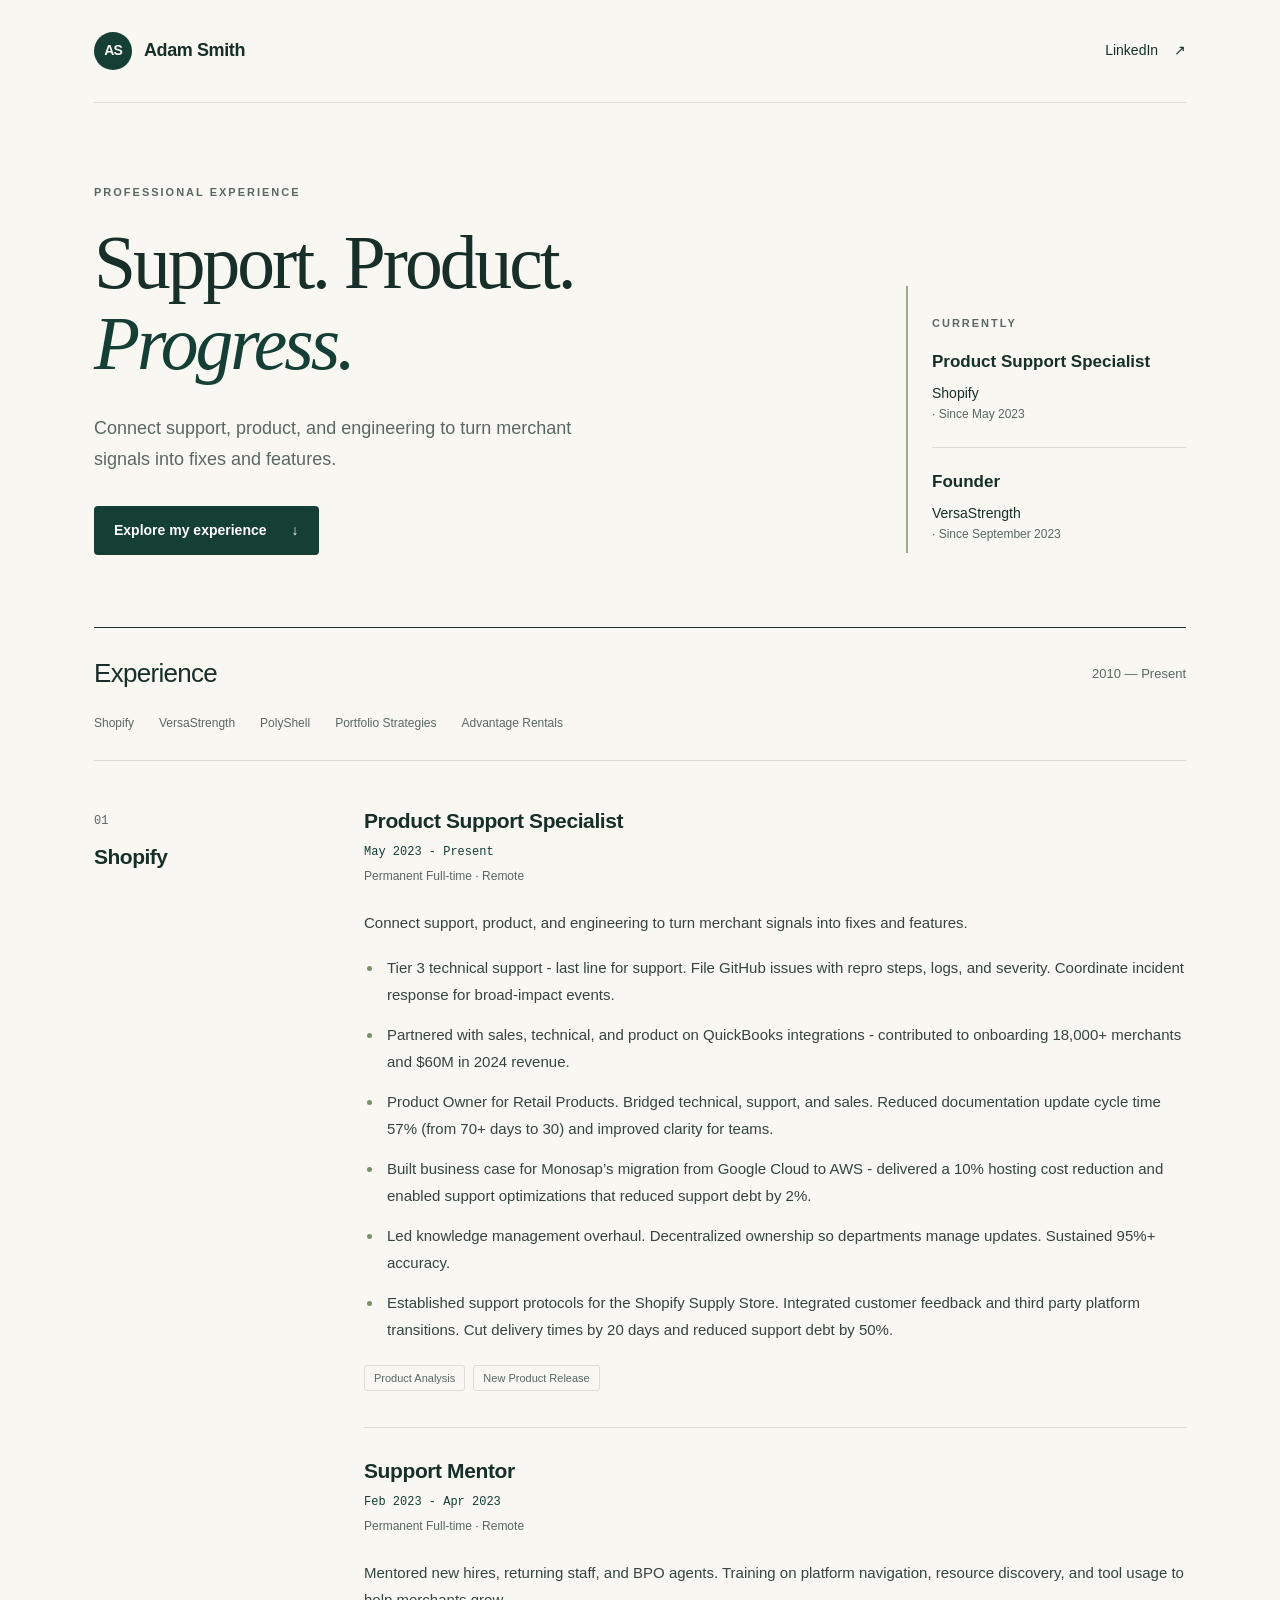
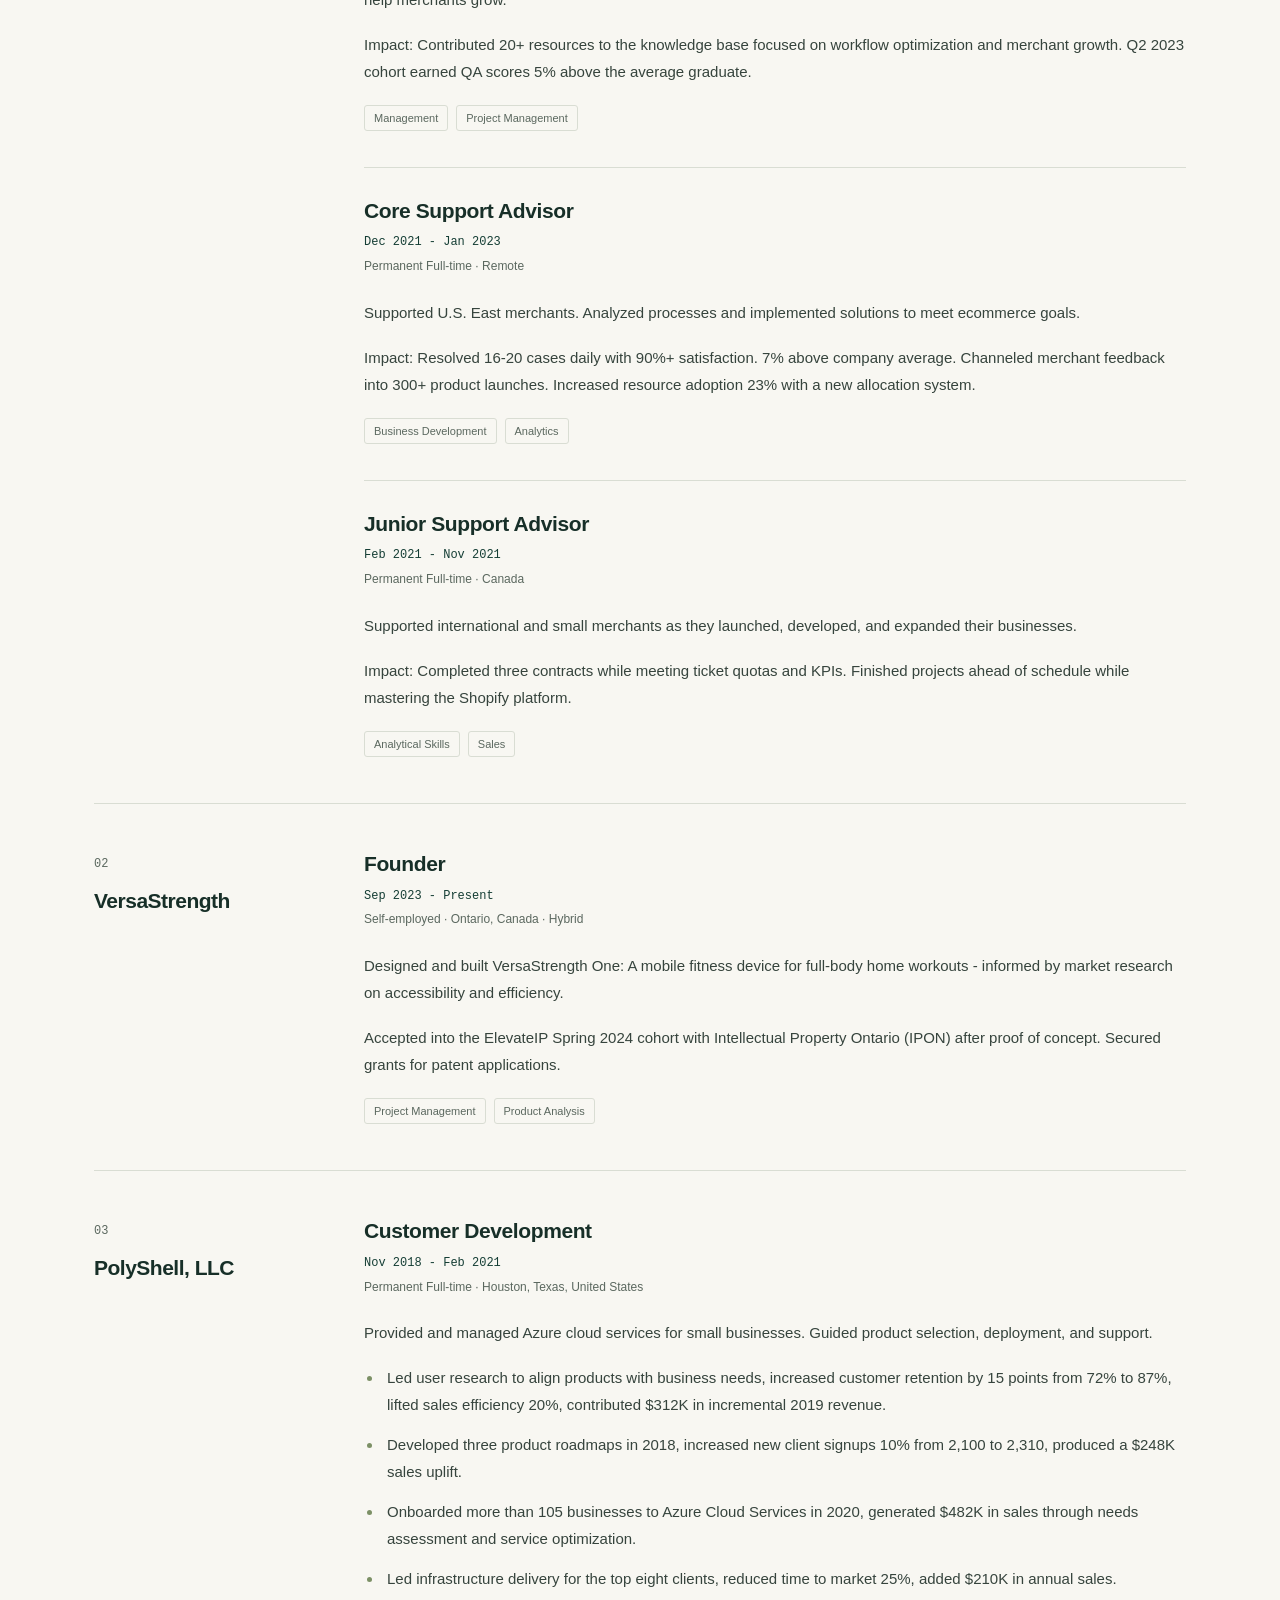
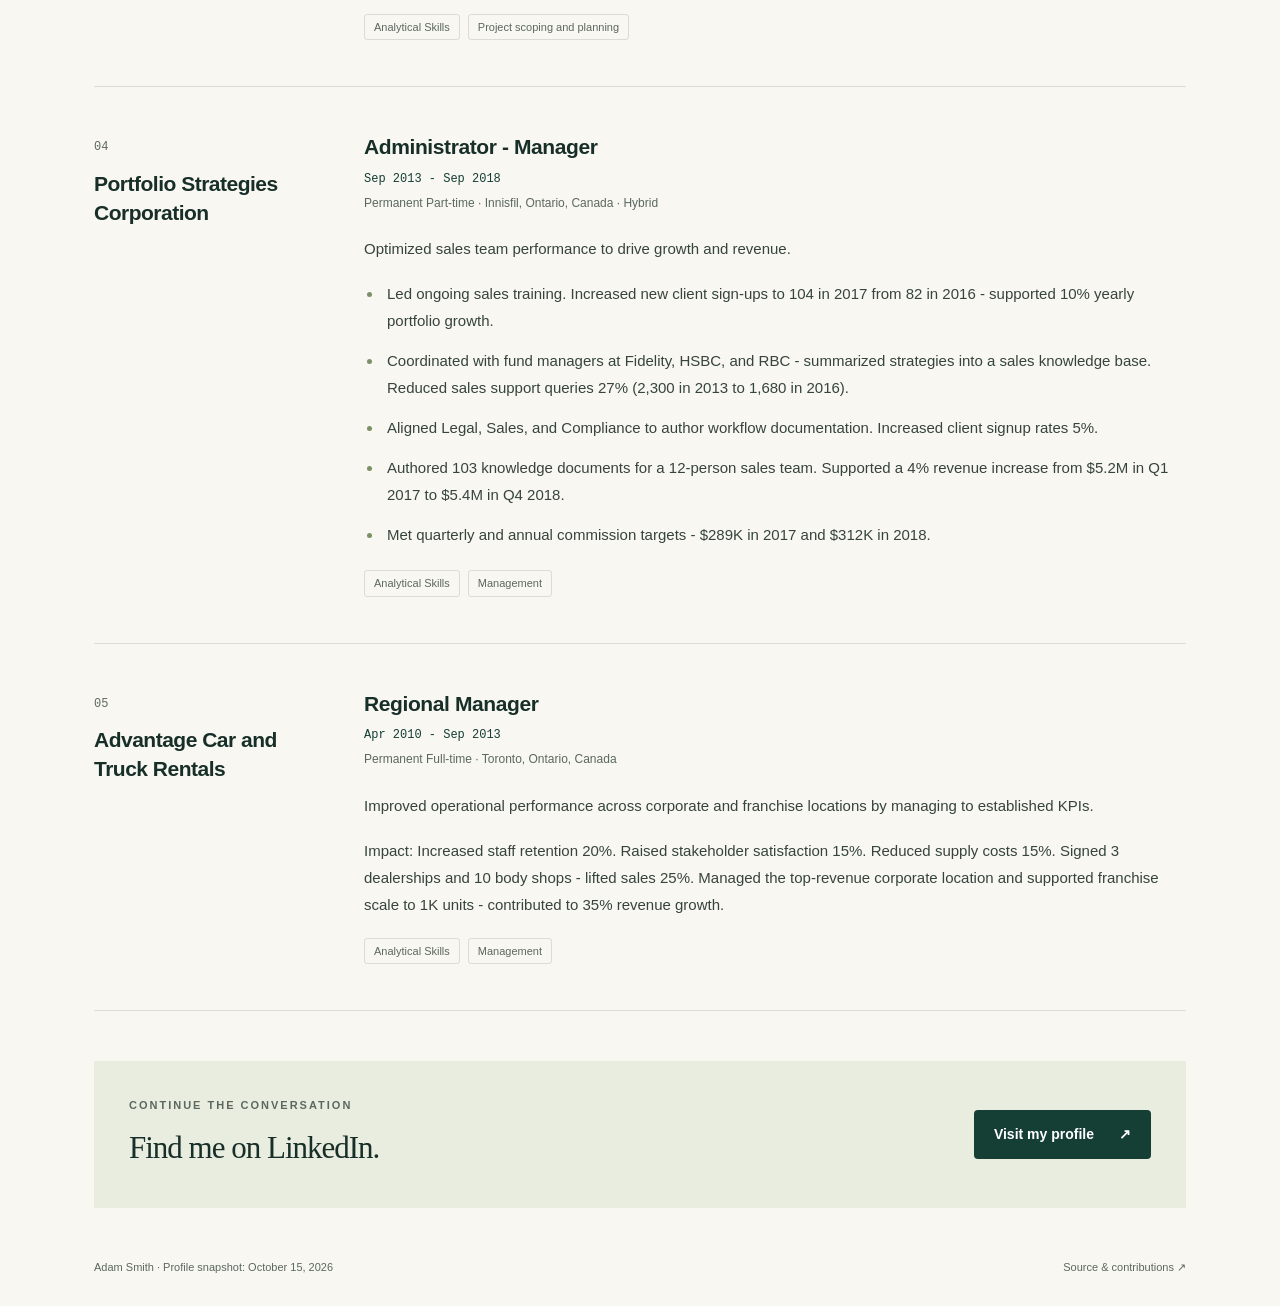
==== index.html @ 8b943a13 "Publish current LinkedIn experience and collaborative profile website" ====
<!doctype html>
<html lang="en">
<head>
  <meta charset="utf-8">
  <meta name="viewport" content="width=device-width, initial-scale=1">
  <title>Adam Smith | Professional experience</title>
  <meta name="description" content="Adam Smith’s professional experience across Shopify, VersaStrength, customer development, and operations.">
  <meta name="theme-color" content="#153e35">
  <link rel="stylesheet" href="./styles.css">
  <link rel="icon" href="./favicon.svg" type="image/svg+xml">
</head>
<body id="top">
  <a class="skip-link" href="#experience">Skip to experience</a>
  <div class="page">
    <header class="site-header">
      <a class="brand" href="#top"><span class="monogram" aria-hidden="true">AS</span>Adam Smith</a>
      <a class="header-link" href="https://www.linkedin.com/in/adam-smith-5bb8661ab/">LinkedIn <span aria-hidden="true">↗</span></a>
    </header>
    <main>
      <section class="hero" aria-labelledby="intro-heading">
        <div>
          <p class="eyebrow">Professional experience</p>
          <h1 id="intro-heading">Support. Product.<br><em>Progress.</em></h1>
          <p class="intro">Connect support, product, and engineering to turn merchant signals into fixes and features.</p>
          <a class="button" href="#experience">Explore my experience <span aria-hidden="true">↓</span></a>
        </div>
        <aside class="now" aria-label="Current roles">
          <p class="eyebrow">Currently</p>
          <p class="now-title">Product Support Specialist</p><p>Shopify <span>· Since May 2023</span></p>
          <hr>
          <p class="now-title">Founder</p><p>VersaStrength <span>· Since September 2023</span></p>
        </aside>
      </section>
      <div class="experience-top" id="experience"><h2>Experience</h2><p>2010 — Present</p></div>
      <nav class="company-nav" aria-label="Jump to company"><a href="#shopify">Shopify</a><a href="#versastrength">VersaStrength</a><a href="#polyshell">PolyShell</a><a href="#portfolio-strategies">Portfolio Strategies</a><a href="#advantage">Advantage Rentals</a></nav>
      <section class="company" id="shopify" aria-labelledby="shopify-heading">
      <div class="company-label"><span class="company-number">01</span><h2 id="shopify-heading">Shopify</h2></div>
      <div class="company-roles"><article class="role">
          <div class="role-heading"><h3>Product Support Specialist</h3><p class="dates">May 2023 - Present</p></div>
          <p class="meta">Permanent Full-time · Remote</p>
          <div class="role-body"><p>Connect support, product, and engineering to turn merchant signals into fixes and features.</p><ul><li>Tier 3 technical support - last line for support. File GitHub issues with repro steps, logs, and severity. Coordinate incident response for broad-impact events.</li><li>Partnered with sales, technical, and product on QuickBooks integrations - contributed to onboarding 18,000+ merchants and $60M in 2024 revenue.</li><li>Product Owner for Retail Products. Bridged technical, support, and sales. Reduced documentation update cycle time 57% (from 70+ days to 30) and improved clarity for teams.</li><li>Built business case for Monosap’s migration from Google Cloud to AWS - delivered a 10% hosting cost reduction and enabled support optimizations that reduced support debt by 2%.</li><li>Led knowledge management overhaul. Decentralized ownership so departments manage updates. Sustained 95%+ accuracy.</li><li>Established support protocols for the Shopify Supply Store. Integrated customer feedback and third party platform transitions. Cut delivery times by 20 days and reduced support debt by 50%.</li></ul></div>
          <div class="skills" aria-label="Listed skills"><span>Product Analysis</span><span>New Product Release</span></div>
        </article><article class="role">
          <div class="role-heading"><h3>Support Mentor</h3><p class="dates">Feb 2023 - Apr 2023</p></div>
          <p class="meta">Permanent Full-time · Remote</p>
          <div class="role-body"><p>Mentored new hires, returning staff, and BPO agents. Training on platform navigation, resource discovery, and tool usage to help merchants grow.</p><p>Impact: Contributed 20+ resources to the knowledge base focused on workflow optimization and merchant growth. Q2 2023 cohort earned QA scores 5% above the average graduate.</p></div>
          <div class="skills" aria-label="Listed skills"><span>Management</span><span>Project Management</span></div>
        </article><article class="role">
          <div class="role-heading"><h3>Core Support Advisor</h3><p class="dates">Dec 2021 - Jan 2023</p></div>
          <p class="meta">Permanent Full-time · Remote</p>
          <div class="role-body"><p>Supported U.S. East merchants. Analyzed processes and implemented solutions to meet ecommerce goals.</p><p>Impact: Resolved 16-20 cases daily with 90%+ satisfaction. 7% above company average. Channeled merchant feedback into 300+ product launches. Increased resource adoption 23% with a new allocation system.</p></div>
          <div class="skills" aria-label="Listed skills"><span>Business Development</span><span>Analytics</span></div>
        </article><article class="role">
          <div class="role-heading"><h3>Junior Support Advisor</h3><p class="dates">Feb 2021 - Nov 2021</p></div>
          <p class="meta">Permanent Full-time · Canada</p>
          <div class="role-body"><p>Supported international and small merchants as they launched, developed, and expanded their businesses.</p><p>Impact: Completed three contracts while meeting ticket quotas and KPIs. Finished projects ahead of schedule while mastering the Shopify platform.</p></div>
          <div class="skills" aria-label="Listed skills"><span>Analytical Skills</span><span>Sales</span></div>
        </article></div>
    </section><section class="company" id="versastrength" aria-labelledby="versastrength-heading">
      <div class="company-label"><span class="company-number">02</span><h2 id="versastrength-heading">VersaStrength</h2></div>
      <div class="company-roles"><article class="role">
          <div class="role-heading"><h3>Founder</h3><p class="dates">Sep 2023 - Present</p></div>
          <p class="meta">Self-employed · Ontario, Canada · Hybrid</p>
          <div class="role-body"><p>Designed and built VersaStrength One: A mobile fitness device for full-body home workouts - informed by market research on accessibility and efficiency.</p><p>Accepted into the ElevateIP Spring 2024 cohort with Intellectual Property Ontario (IPON) after proof of concept. Secured grants for patent applications.</p></div>
          <div class="skills" aria-label="Listed skills"><span>Project Management</span><span>Product Analysis</span></div>
        </article></div>
    </section><section class="company" id="polyshell" aria-labelledby="polyshell-heading">
      <div class="company-label"><span class="company-number">03</span><h2 id="polyshell-heading">PolyShell, LLC</h2></div>
      <div class="company-roles"><article class="role">
          <div class="role-heading"><h3>Customer Development</h3><p class="dates">Nov 2018 - Feb 2021</p></div>
          <p class="meta">Permanent Full-time · Houston, Texas, United States</p>
          <div class="role-body"><p>Provided and managed Azure cloud services for small businesses. Guided product selection, deployment, and support.</p><ul><li>Led user research to align products with business needs, increased customer retention by 15 points from 72% to 87%, lifted sales efficiency 20%, contributed $312K in incremental 2019 revenue.</li><li>Developed three product roadmaps in 2018, increased new client signups 10% from 2,100 to 2,310, produced a $248K sales uplift.</li><li>Onboarded more than 105 businesses to Azure Cloud Services in 2020, generated $482K in sales through needs assessment and service optimization.</li><li>Led infrastructure delivery for the top eight clients, reduced time to market 25%, added $210K in annual sales.</li></ul></div>
          <div class="skills" aria-label="Listed skills"><span>Analytical Skills</span><span>Project scoping and planning</span></div>
        </article></div>
    </section><section class="company" id="portfolio-strategies" aria-labelledby="portfolio-strategies-heading">
      <div class="company-label"><span class="company-number">04</span><h2 id="portfolio-strategies-heading">Portfolio Strategies Corporation</h2></div>
      <div class="company-roles"><article class="role">
          <div class="role-heading"><h3>Administrator - Manager</h3><p class="dates">Sep 2013 - Sep 2018</p></div>
          <p class="meta">Permanent Part-time · Innisfil, Ontario, Canada · Hybrid</p>
          <div class="role-body"><p>Optimized sales team performance to drive growth and revenue.</p><ul><li>Led ongoing sales training. Increased new client sign-ups to 104 in 2017 from 82 in 2016 - supported 10% yearly portfolio growth.</li><li>Coordinated with fund managers at Fidelity, HSBC, and RBC - summarized strategies into a sales knowledge base. Reduced sales support queries 27% (2,300 in 2013 to 1,680 in 2016).</li><li>Aligned Legal, Sales, and Compliance to author workflow documentation. Increased client signup rates 5%.</li><li>Authored 103 knowledge documents for a 12-person sales team. Supported a 4% revenue increase from $5.2M in Q1 2017 to $5.4M in Q4 2018.</li><li>Met quarterly and annual commission targets - $289K in 2017 and $312K in 2018.</li></ul></div>
          <div class="skills" aria-label="Listed skills"><span>Analytical Skills</span><span>Management</span></div>
        </article></div>
    </section><section class="company" id="advantage" aria-labelledby="advantage-heading">
      <div class="company-label"><span class="company-number">05</span><h2 id="advantage-heading">Advantage Car and Truck Rentals</h2></div>
      <div class="company-roles"><article class="role">
          <div class="role-heading"><h3>Regional Manager</h3><p class="dates">Apr 2010 - Sep 2013</p></div>
          <p class="meta">Permanent Full-time · Toronto, Ontario, Canada</p>
          <div class="role-body"><p>Improved operational performance across corporate and franchise locations by managing to established KPIs.</p><p>Impact: Increased staff retention 20%. Raised stakeholder satisfaction 15%. Reduced supply costs 15%. Signed 3 dealerships and 10 body shops - lifted sales 25%. Managed the top-revenue corporate location and supported franchise scale to 1K units - contributed to 35% revenue growth.</p></div>
          <div class="skills" aria-label="Listed skills"><span>Analytical Skills</span><span>Management</span></div>
        </article></div>
    </section>
      <section class="connect" aria-labelledby="connect-heading">
        <div><p class="eyebrow">Continue the conversation</p><h2 id="connect-heading">Find me on LinkedIn.</h2></div>
        <a class="button" href="https://www.linkedin.com/in/adam-smith-5bb8661ab/">Visit my profile <span aria-hidden="true">↗</span></a>
      </section>
    </main>
    <footer><p>Adam Smith <span>· Profile snapshot: October 15, 2026</span></p><a href="https://github.com/AdamQJSmith/linkedin-profile">Source &amp; contributions <span aria-hidden="true">↗</span></a></footer>
  </div>
</body>
</html>
---- styles.css ----
:root{color-scheme:light;--paper:#f8f7f2;--ink:#172f28;--muted:#5b685f;--green:#153e35;--line:#d9ddd3;--accent:#dce9a9}
*{box-sizing:border-box}
html{scroll-behavior:smooth;scroll-padding-top:28px}
body{margin:0;background:var(--paper);color:var(--ink);font-family:Arial,Helvetica,sans-serif;font-size:16px;line-height:1.65;-webkit-font-smoothing:antialiased}
a{color:inherit;text-underline-offset:5px}
a:focus-visible{outline:3px solid #9b581a;outline-offset:6px;border-radius:2px}
a:hover{text-decoration:underline}
.page{max-width:1220px;margin:auto;padding:0 64px}
.site-header{display:flex;align-items:center;justify-content:space-between;padding:32px 0;border-bottom:1px solid var(--line);gap:24px}
.brand{display:flex;align-items:center;gap:12px;font-weight:700;text-decoration:none;font-size:18px;letter-spacing:-.4px}
.monogram{display:grid;place-items:center;background:var(--green);color:var(--paper);width:38px;height:38px;font-size:14px;letter-spacing:-1px;border-radius:50%}
.header-link{text-decoration:none;font-size:14px}
.header-link span{margin-left:12px}
.hero{display:grid;grid-template-columns:minmax(0,1fr) 280px;align-items:end;gap:70px;padding:80px 0 72px}
.eyebrow{text-transform:uppercase;font-size:11px;letter-spacing:2px;font-weight:700;margin:0 0 22px;color:var(--muted)}
h1{font-family:Georgia,'Times New Roman',serif;font-weight:400;letter-spacing:-3px;font-size:clamp(48px,5.9vw,76px);line-height:1.07;margin:0 0 28px}
h1 em{color:var(--green);font-weight:400}
.intro{max-width:490px;font-size:18px;line-height:1.75;color:var(--muted);margin:0 0 30px}
.button{display:inline-flex;align-items:center;gap:25px;padding:13px 20px;background:var(--green);color:white;border-radius:4px;text-decoration:none;font-size:14px;font-weight:600}
.button:hover{background:#245748;text-decoration:none}
.now{padding:28px 0 0 24px;border-left:2px solid #9cab85;margin-bottom:2px;font-size:14px}
.now .eyebrow{margin-bottom:18px}
.now p{margin:0 0 8px}
.now .now-title{font-size:17px;font-weight:600;line-height:1.4}
.now span{color:var(--muted);display:block;font-size:12px}
.now hr{border:0;border-top:1px solid var(--line);margin:22px 0}
.experience-top{display:flex;align-items:center;justify-content:space-between;gap:16px;border-top:1px solid var(--ink);padding:24px 0 16px}
.experience-top h2{font-weight:500;font-size:26px;letter-spacing:-.7px;margin:0}
.experience-top p{font-size:13px;color:var(--muted);margin:0}
.company-nav{display:flex;flex-wrap:wrap;gap:8px 25px;padding-bottom:25px;border-bottom:1px solid var(--line)}
.company-nav a{text-decoration:none;font-size:12px;line-height:2;color:var(--muted)}
.company-nav a:hover{color:var(--green);text-decoration:underline}
.company{display:grid;grid-template-columns:230px minmax(0,1fr);gap:40px;padding:45px 0 10px;border-bottom:1px solid var(--line);scroll-margin-top:25px}
.company-label h2{font-size:21px;font-weight:600;letter-spacing:-.5px;line-height:1.4;margin:10px 0 24px;max-width:220px}
.company-number{font-family:monospace;font-size:12px;color:var(--muted)}
.role{padding-bottom:36px;margin-bottom:28px;border-bottom:1px solid var(--line)}
.role:last-child{border-bottom:0;margin-bottom:0}
.role-heading h3{font-size:21px;letter-spacing:-.4px;margin:0;line-height:1.4;font-weight:600}
.dates{font-family:monospace;font-size:12px;color:var(--green);margin:8px 0 0}
.meta{font-size:12px;color:var(--muted);margin:4px 0 22px}
.role-body{font-size:15px;line-height:1.8;color:#36443d}
.role-body p{margin:0 0 18px}
.role-body ul{padding-left:19px;margin:0 0 22px}
.role-body li{padding-left:4px;margin-bottom:13px}
.role-body li::marker{color:#7c9066}
.skills{display:flex;flex-wrap:wrap;gap:6px 8px;margin-top:20px}
.skills span{font-size:11px;border:1px solid var(--line);padding:3px 9px;border-radius:3px;color:var(--muted)}
.connect{display:flex;justify-content:space-between;align-items:center;gap:30px;background:#e9eddf;padding:35px;margin:50px 0}
.connect .eyebrow{margin-bottom:8px}
.connect h2{font-family:Georgia,'Times New Roman',serif;font-size:31px;font-weight:400;letter-spacing:-1px;margin:0}
footer{display:flex;align-items:center;justify-content:space-between;gap:20px;padding:0 0 30px;color:var(--muted);font-size:11px}
footer p{margin:0}footer a{text-decoration:none}
.skip-link{position:absolute;top:-100px;left:20px;padding:10px;background:var(--green);color:white;z-index:10}
.skip-link:focus{top:10px}
@media(max-width:900px){.page{padding:0 32px}.hero{gap:35px;grid-template-columns:minmax(0,1fr) 230px}.company{grid-template-columns:180px minmax(0,1fr);gap:28px}}
@media(max-width:650px){.page{padding:0 22px}.site-header{padding:22px 0}.hero{grid-template-columns:1fr;padding:48px 0 40px;gap:38px}h1{font-size:54px;letter-spacing:-2px}.intro{font-size:17px}.now{padding:0 0 0 18px}.now span{display:inline}.company{grid-template-columns:1fr;gap:5px;padding:30px 0 0}.company-label{display:flex;align-items:baseline;gap:12px}.company-label h2{font-size:19px;max-width:none;margin:0 0 22px}.role-heading h3{font-size:20px}.company-nav{gap:5px 17px}.connect{padding:25px;align-items:flex-start;flex-direction:column;gap:22px;margin:35px 0}.connect h2{font-size:29px}footer{align-items:flex-start;flex-direction:column;gap:10px}footer span{display:block}.role{padding-bottom:26px;margin-bottom:26px}}
@media(prefers-reduced-motion:reduce){html{scroll-behavior:auto}}
@media print{body{background:white;color:black;font-size:11pt}.page{max-width:none;padding:0}.site-header{padding:0 0 12px}.hero{padding:20px 0;gap:30px}h1{font-size:36px}.company-nav,.button,.connect,.skip-link{display:none}.company{display:block;padding-top:20px}.company-label{display:flex;gap:12px;align-items:baseline}.company-label h2{max-width:none;margin:0 0 10px}.role{padding-bottom:14px;margin-bottom:14px}.role-heading,.company-label{break-after:avoid}.role-body li{break-inside:avoid}footer{padding-top:15px}}
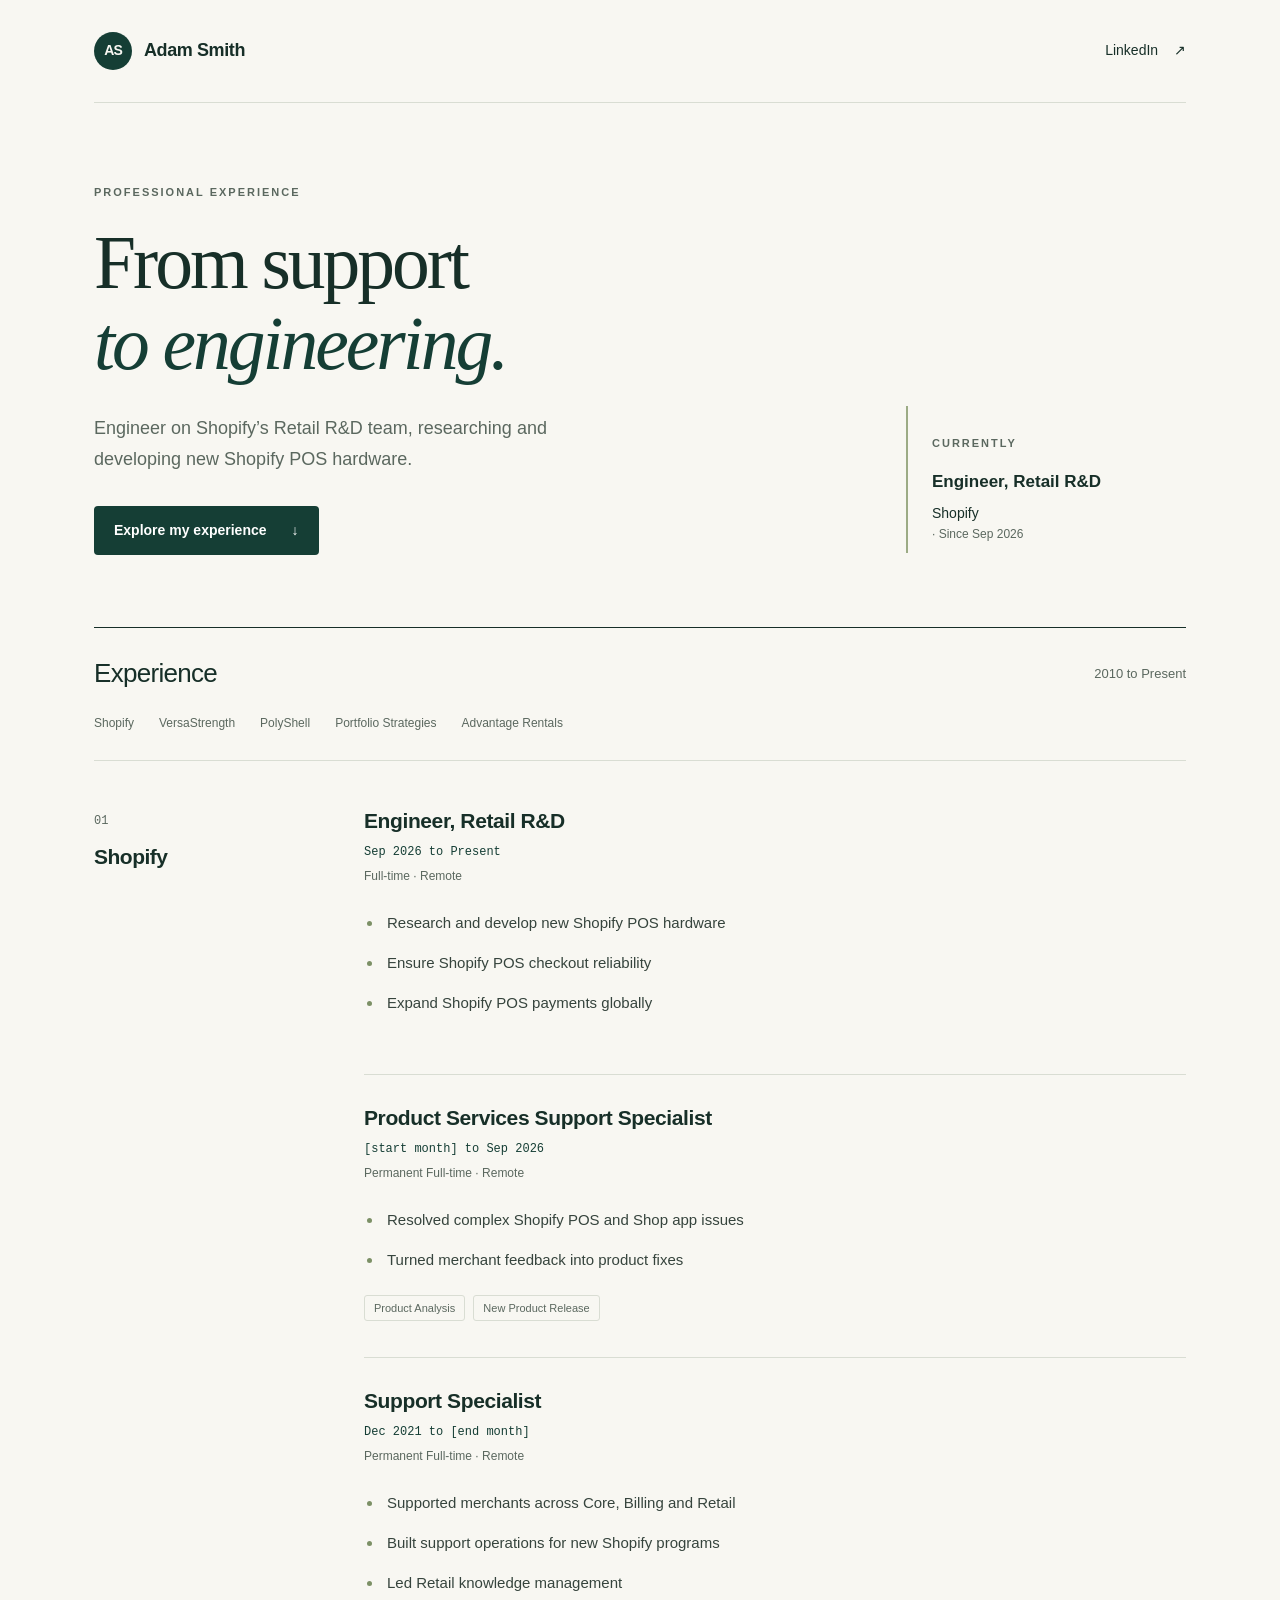
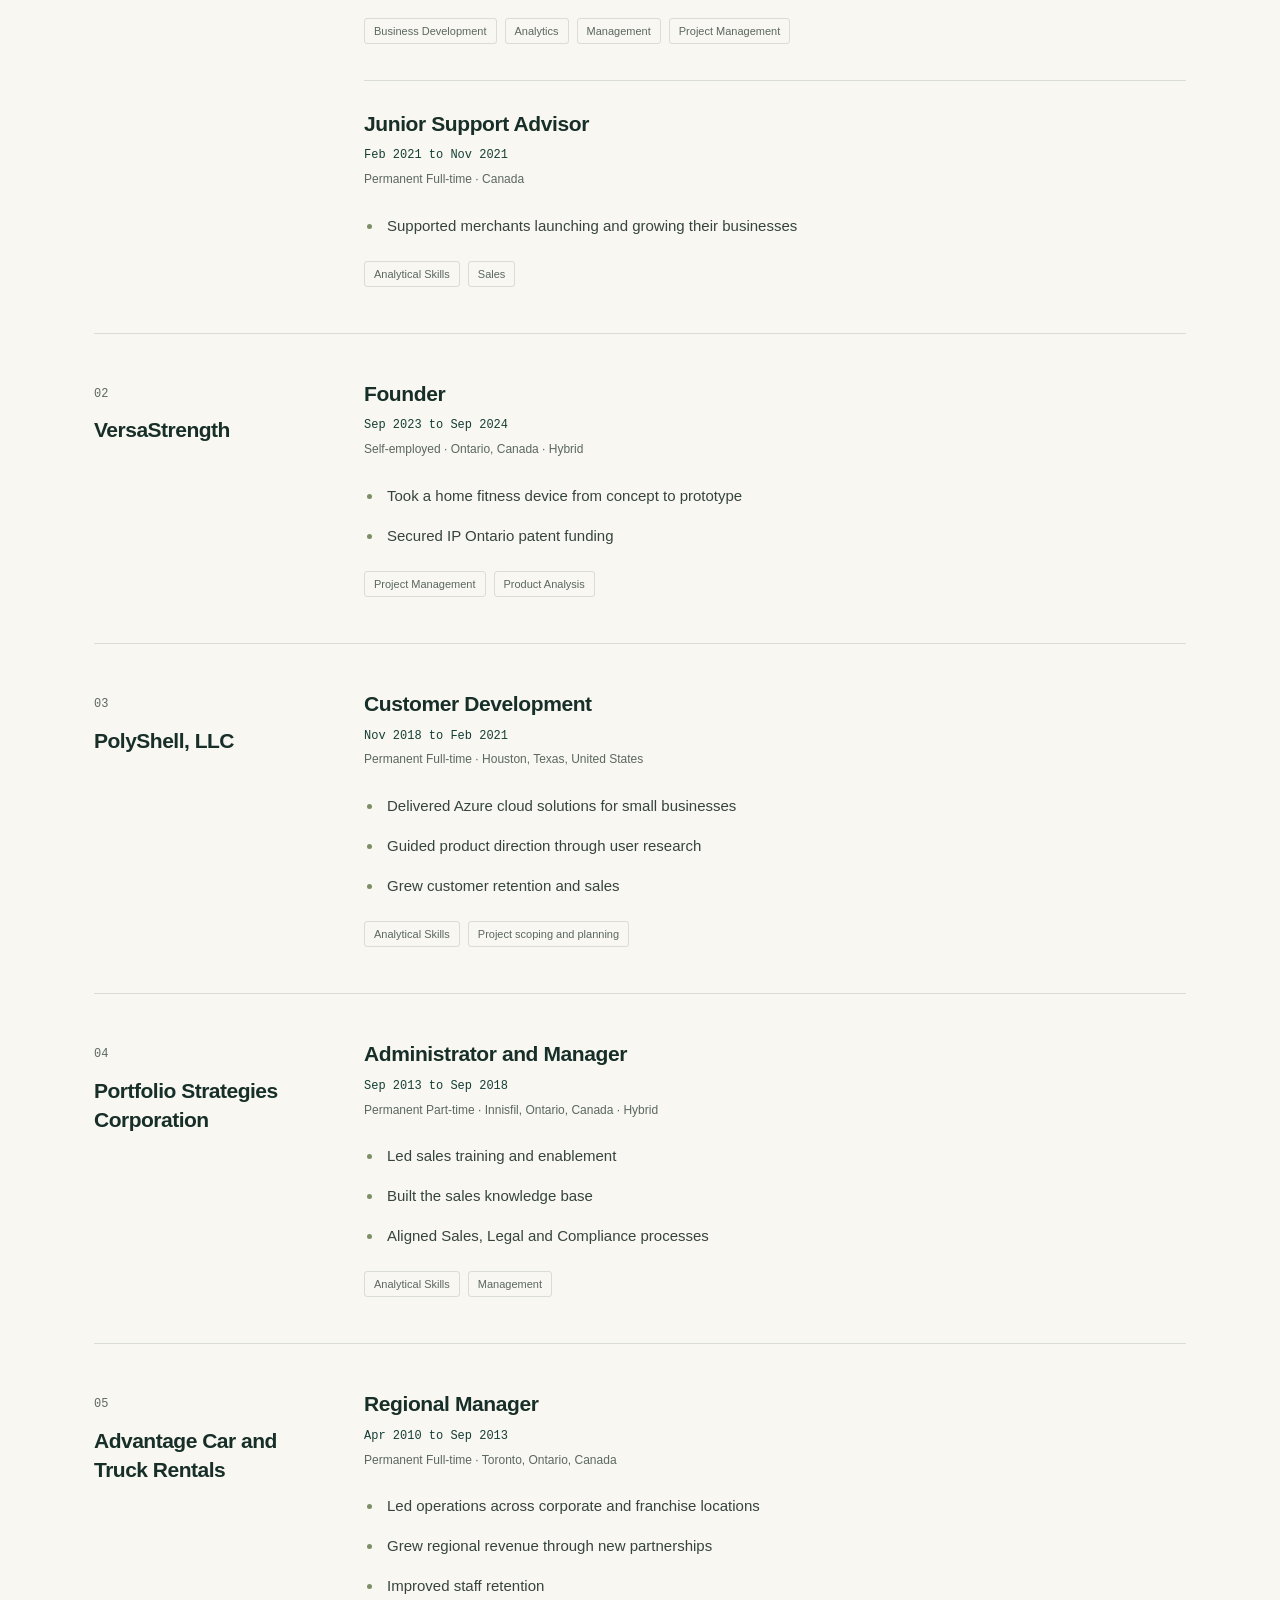
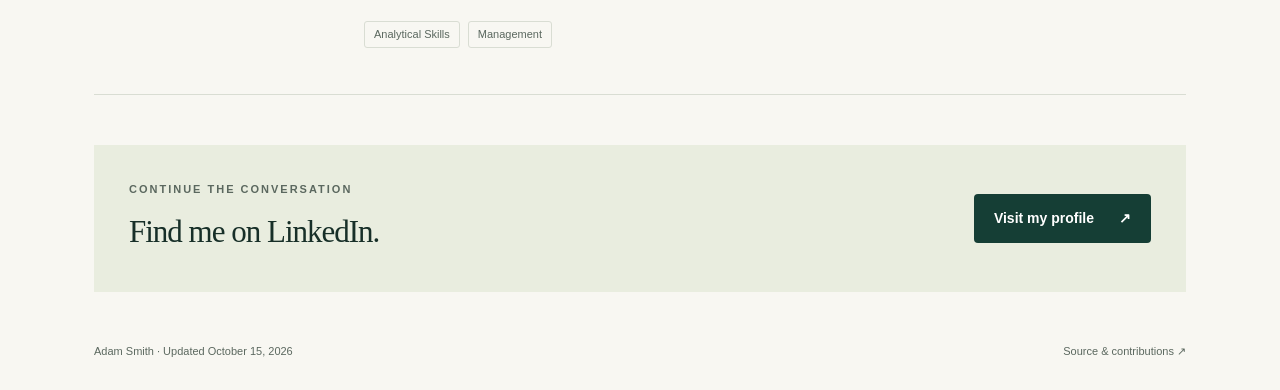
==== commit 818f785b: "Update profile for Engineer, Retail R&D role - Shopify positions match Workday titles and dates - Ea" ====
--- a/index.html
+++ b/index.html
@@ -1,100 +1,98 @@
-<!doctype html>
-<html lang="en">
-<head>
-  <meta charset="utf-8">
-  <meta name="viewport" content="width=device-width, initial-scale=1">
-  <title>Adam Smith | Professional experience</title>
-  <meta name="description" content="Adam Smith’s professional experience across Shopify, VersaStrength, customer development, and operations.">
-  <meta name="theme-color" content="#153e35">
-  <link rel="stylesheet" href="./styles.css">
-  <link rel="icon" href="./favicon.svg" type="image/svg+xml">
-</head>
-<body id="top">
-  <a class="skip-link" href="#experience">Skip to experience</a>
-  <div class="page">
-    <header class="site-header">
-      <a class="brand" href="#top"><span class="monogram" aria-hidden="true">AS</span>Adam Smith</a>
-      <a class="header-link" href="https://www.linkedin.com/in/adam-smith-5bb8661ab/">LinkedIn <span aria-hidden="true">↗</span></a>
-    </header>
-    <main>
-      <section class="hero" aria-labelledby="intro-heading">
-        <div>
-          <p class="eyebrow">Professional experience</p>
-          <h1 id="intro-heading">Support. Product.<br><em>Progress.</em></h1>
-          <p class="intro">Connect support, product, and engineering to turn merchant signals into fixes and features.</p>
-          <a class="button" href="#experience">Explore my experience <span aria-hidden="true">↓</span></a>
-        </div>
-        <aside class="now" aria-label="Current roles">
-          <p class="eyebrow">Currently</p>
-          <p class="now-title">Product Support Specialist</p><p>Shopify <span>· Since May 2023</span></p>
-          <hr>
-          <p class="now-title">Founder</p><p>VersaStrength <span>· Since September 2023</span></p>
-        </aside>
-      </section>
-      <div class="experience-top" id="experience"><h2>Experience</h2><p>2010 — Present</p></div>
-      <nav class="company-nav" aria-label="Jump to company"><a href="#shopify">Shopify</a><a href="#versastrength">VersaStrength</a><a href="#polyshell">PolyShell</a><a href="#portfolio-strategies">Portfolio Strategies</a><a href="#advantage">Advantage Rentals</a></nav>
-      <section class="company" id="shopify" aria-labelledby="shopify-heading">
-      <div class="company-label"><span class="company-number">01</span><h2 id="shopify-heading">Shopify</h2></div>
-      <div class="company-roles"><article class="role">
-          <div class="role-heading"><h3>Product Support Specialist</h3><p class="dates">May 2023 - Present</p></div>
-          <p class="meta">Permanent Full-time · Remote</p>
-          <div class="role-body"><p>Connect support, product, and engineering to turn merchant signals into fixes and features.</p><ul><li>Tier 3 technical support - last line for support. File GitHub issues with repro steps, logs, and severity. Coordinate incident response for broad-impact events.</li><li>Partnered with sales, technical, and product on QuickBooks integrations - contributed to onboarding 18,000+ merchants and $60M in 2024 revenue.</li><li>Product Owner for Retail Products. Bridged technical, support, and sales. Reduced documentation update cycle time 57% (from 70+ days to 30) and improved clarity for teams.</li><li>Built business case for Monosap’s migration from Google Cloud to AWS - delivered a 10% hosting cost reduction and enabled support optimizations that reduced support debt by 2%.</li><li>Led knowledge management overhaul. Decentralized ownership so departments manage updates. Sustained 95%+ accuracy.</li><li>Established support protocols for the Shopify Supply Store. Integrated customer feedback and third party platform transitions. Cut delivery times by 20 days and reduced support debt by 50%.</li></ul></div>
-          <div class="skills" aria-label="Listed skills"><span>Product Analysis</span><span>New Product Release</span></div>
-        </article><article class="role">
-          <div class="role-heading"><h3>Support Mentor</h3><p class="dates">Feb 2023 - Apr 2023</p></div>
-          <p class="meta">Permanent Full-time · Remote</p>
-          <div class="role-body"><p>Mentored new hires, returning staff, and BPO agents. Training on platform navigation, resource discovery, and tool usage to help merchants grow.</p><p>Impact: Contributed 20+ resources to the knowledge base focused on workflow optimization and merchant growth. Q2 2023 cohort earned QA scores 5% above the average graduate.</p></div>
-          <div class="skills" aria-label="Listed skills"><span>Management</span><span>Project Management</span></div>
-        </article><article class="role">
-          <div class="role-heading"><h3>Core Support Advisor</h3><p class="dates">Dec 2021 - Jan 2023</p></div>
-          <p class="meta">Permanent Full-time · Remote</p>
-          <div class="role-body"><p>Supported U.S. East merchants. Analyzed processes and implemented solutions to meet ecommerce goals.</p><p>Impact: Resolved 16-20 cases daily with 90%+ satisfaction. 7% above company average. Channeled merchant feedback into 300+ product launches. Increased resource adoption 23% with a new allocation system.</p></div>
-          <div class="skills" aria-label="Listed skills"><span>Business Development</span><span>Analytics</span></div>
-        </article><article class="role">
-          <div class="role-heading"><h3>Junior Support Advisor</h3><p class="dates">Feb 2021 - Nov 2021</p></div>
-          <p class="meta">Permanent Full-time · Canada</p>
-          <div class="role-body"><p>Supported international and small merchants as they launched, developed, and expanded their businesses.</p><p>Impact: Completed three contracts while meeting ticket quotas and KPIs. Finished projects ahead of schedule while mastering the Shopify platform.</p></div>
-          <div class="skills" aria-label="Listed skills"><span>Analytical Skills</span><span>Sales</span></div>
-        </article></div>
-    </section><section class="company" id="versastrength" aria-labelledby="versastrength-heading">
-      <div class="company-label"><span class="company-number">02</span><h2 id="versastrength-heading">VersaStrength</h2></div>
-      <div class="company-roles"><article class="role">
-          <div class="role-heading"><h3>Founder</h3><p class="dates">Sep 2023 - Present</p></div>
-          <p class="meta">Self-employed · Ontario, Canada · Hybrid</p>
-          <div class="role-body"><p>Designed and built VersaStrength One: A mobile fitness device for full-body home workouts - informed by market research on accessibility and efficiency.</p><p>Accepted into the ElevateIP Spring 2024 cohort with Intellectual Property Ontario (IPON) after proof of concept. Secured grants for patent applications.</p></div>
-          <div class="skills" aria-label="Listed skills"><span>Project Management</span><span>Product Analysis</span></div>
-        </article></div>
-    </section><section class="company" id="polyshell" aria-labelledby="polyshell-heading">
-      <div class="company-label"><span class="company-number">03</span><h2 id="polyshell-heading">PolyShell, LLC</h2></div>
-      <div class="company-roles"><article class="role">
-          <div class="role-heading"><h3>Customer Development</h3><p class="dates">Nov 2018 - Feb 2021</p></div>
-          <p class="meta">Permanent Full-time · Houston, Texas, United States</p>
-          <div class="role-body"><p>Provided and managed Azure cloud services for small businesses. Guided product selection, deployment, and support.</p><ul><li>Led user research to align products with business needs, increased customer retention by 15 points from 72% to 87%, lifted sales efficiency 20%, contributed $312K in incremental 2019 revenue.</li><li>Developed three product roadmaps in 2018, increased new client signups 10% from 2,100 to 2,310, produced a $248K sales uplift.</li><li>Onboarded more than 105 businesses to Azure Cloud Services in 2020, generated $482K in sales through needs assessment and service optimization.</li><li>Led infrastructure delivery for the top eight clients, reduced time to market 25%, added $210K in annual sales.</li></ul></div>
-          <div class="skills" aria-label="Listed skills"><span>Analytical Skills</span><span>Project scoping and planning</span></div>
-        </article></div>
-    </section><section class="company" id="portfolio-strategies" aria-labelledby="portfolio-strategies-heading">
-      <div class="company-label"><span class="company-number">04</span><h2 id="portfolio-strategies-heading">Portfolio Strategies Corporation</h2></div>
-      <div class="company-roles"><article class="role">
-          <div class="role-heading"><h3>Administrator - Manager</h3><p class="dates">Sep 2013 - Sep 2018</p></div>
-          <p class="meta">Permanent Part-time · Innisfil, Ontario, Canada · Hybrid</p>
-          <div class="role-body"><p>Optimized sales team performance to drive growth and revenue.</p><ul><li>Led ongoing sales training. Increased new client sign-ups to 104 in 2017 from 82 in 2016 - supported 10% yearly portfolio growth.</li><li>Coordinated with fund managers at Fidelity, HSBC, and RBC - summarized strategies into a sales knowledge base. Reduced sales support queries 27% (2,300 in 2013 to 1,680 in 2016).</li><li>Aligned Legal, Sales, and Compliance to author workflow documentation. Increased client signup rates 5%.</li><li>Authored 103 knowledge documents for a 12-person sales team. Supported a 4% revenue increase from $5.2M in Q1 2017 to $5.4M in Q4 2018.</li><li>Met quarterly and annual commission targets - $289K in 2017 and $312K in 2018.</li></ul></div>
-          <div class="skills" aria-label="Listed skills"><span>Analytical Skills</span><span>Management</span></div>
-        </article></div>
-    </section><section class="company" id="advantage" aria-labelledby="advantage-heading">
-      <div class="company-label"><span class="company-number">05</span><h2 id="advantage-heading">Advantage Car and Truck Rentals</h2></div>
-      <div class="company-roles"><article class="role">
-          <div class="role-heading"><h3>Regional Manager</h3><p class="dates">Apr 2010 - Sep 2013</p></div>
-          <p class="meta">Permanent Full-time · Toronto, Ontario, Canada</p>
-          <div class="role-body"><p>Improved operational performance across corporate and franchise locations by managing to established KPIs.</p><p>Impact: Increased staff retention 20%. Raised stakeholder satisfaction 15%. Reduced supply costs 15%. Signed 3 dealerships and 10 body shops - lifted sales 25%. Managed the top-revenue corporate location and supported franchise scale to 1K units - contributed to 35% revenue growth.</p></div>
-          <div class="skills" aria-label="Listed skills"><span>Analytical Skills</span><span>Management</span></div>
-        </article></div>
-    </section>
-      <section class="connect" aria-labelledby="connect-heading">
-        <div><p class="eyebrow">Continue the conversation</p><h2 id="connect-heading">Find me on LinkedIn.</h2></div>
-        <a class="button" href="https://www.linkedin.com/in/adam-smith-5bb8661ab/">Visit my profile <span aria-hidden="true">↗</span></a>
-      </section>
-    </main>
-    <footer><p>Adam Smith <span>· Profile snapshot: October 15, 2026</span></p><a href="https://github.com/AdamQJSmith/linkedin-profile">Source &amp; contributions <span aria-hidden="true">↗</span></a></footer>
-  </div>
-</body>
-</html>
+<!doctype html>
+<html lang="en">
+<head>
+  <meta charset="utf-8">
+  <meta name="viewport" content="width=device-width, initial-scale=1">
+  <title>Adam Smith | Professional experience</title>
+  <meta name="description" content="Adam Smith’s professional experience across Shopify, VersaStrength, customer development and operations.">
+  <meta name="theme-color" content="#153e35">
+  <link rel="stylesheet" href="./styles.css">
+  <link rel="icon" href="./favicon.svg" type="image/svg+xml">
+</head>
+<body id="top">
+  <a class="skip-link" href="#experience">Skip to experience</a>
+  <div class="page">
+    <header class="site-header">
+      <a class="brand" href="#top"><span class="monogram" aria-hidden="true">AS</span>Adam Smith</a>
+      <a class="header-link" href="https://www.linkedin.com/in/adam-smith-5bb8661ab/">LinkedIn <span aria-hidden="true">↗</span></a>
+    </header>
+    <main>
+      <section class="hero" aria-labelledby="intro-heading">
+        <div>
+          <p class="eyebrow">Professional experience</p>
+          <h1 id="intro-heading">From support<br><em>to engineering.</em></h1>
+          <p class="intro">Engineer on Shopify’s Retail R&amp;D team, researching and developing new Shopify POS hardware.</p>
+          <a class="button" href="#experience">Explore my experience <span aria-hidden="true">↓</span></a>
+        </div>
+        <aside class="now" aria-label="Current roles">
+          <p class="eyebrow">Currently</p>
+          <p class="now-title">Engineer, Retail R&amp;D</p><p>Shopify <span>· Since Sep 2026</span></p>
+        </aside>
+      </section>
+      <div class="experience-top" id="experience"><h2>Experience</h2><p>2010 to Present</p></div>
+      <nav class="company-nav" aria-label="Jump to company"><a href="#shopify">Shopify</a><a href="#versastrength">VersaStrength</a><a href="#polyshell">PolyShell</a><a href="#portfolio-strategies">Portfolio Strategies</a><a href="#advantage">Advantage Rentals</a></nav>
+      <section class="company" id="shopify" aria-labelledby="shopify-heading">
+      <div class="company-label"><span class="company-number">01</span><h2 id="shopify-heading">Shopify</h2></div>
+      <div class="company-roles"><article class="role">
+          <div class="role-heading"><h3>Engineer, Retail R&amp;D</h3><p class="dates">Sep 2026 to Present</p></div>
+          <p class="meta">Full-time · Remote</p>
+          <div class="role-body"><ul><li>Research and develop new Shopify POS hardware</li><li>Ensure Shopify POS checkout reliability</li><li>Expand Shopify POS payments globally</li></ul></div>
+          
+        </article><article class="role">
+          <div class="role-heading"><h3>Product Services Support Specialist</h3><p class="dates">[start month] to Sep 2026</p></div>
+          <p class="meta">Permanent Full-time · Remote</p>
+          <div class="role-body"><ul><li>Resolved complex Shopify POS and Shop app issues</li><li>Turned merchant feedback into product fixes</li></ul></div>
+          <div class="skills" aria-label="Listed skills"><span>Product Analysis</span><span>New Product Release</span></div>
+        </article><article class="role">
+          <div class="role-heading"><h3>Support Specialist</h3><p class="dates">Dec 2021 to [end month]</p></div>
+          <p class="meta">Permanent Full-time · Remote</p>
+          <div class="role-body"><ul><li>Supported merchants across Core, Billing and Retail</li><li>Built support operations for new Shopify programs</li><li>Led Retail knowledge management</li></ul></div>
+          <div class="skills" aria-label="Listed skills"><span>Business Development</span><span>Analytics</span><span>Management</span><span>Project Management</span></div>
+        </article><article class="role">
+          <div class="role-heading"><h3>Junior Support Advisor</h3><p class="dates">Feb 2021 to Nov 2021</p></div>
+          <p class="meta">Permanent Full-time · Canada</p>
+          <div class="role-body"><ul><li>Supported merchants launching and growing their businesses</li></ul></div>
+          <div class="skills" aria-label="Listed skills"><span>Analytical Skills</span><span>Sales</span></div>
+        </article></div>
+    </section><section class="company" id="versastrength" aria-labelledby="versastrength-heading">
+      <div class="company-label"><span class="company-number">02</span><h2 id="versastrength-heading">VersaStrength</h2></div>
+      <div class="company-roles"><article class="role">
+          <div class="role-heading"><h3>Founder</h3><p class="dates">Sep 2023 to Sep 2024</p></div>
+          <p class="meta">Self-employed · Ontario, Canada · Hybrid</p>
+          <div class="role-body"><ul><li>Took a home fitness device from concept to prototype</li><li>Secured IP Ontario patent funding</li></ul></div>
+          <div class="skills" aria-label="Listed skills"><span>Project Management</span><span>Product Analysis</span></div>
+        </article></div>
+    </section><section class="company" id="polyshell" aria-labelledby="polyshell-heading">
+      <div class="company-label"><span class="company-number">03</span><h2 id="polyshell-heading">PolyShell, LLC</h2></div>
+      <div class="company-roles"><article class="role">
+          <div class="role-heading"><h3>Customer Development</h3><p class="dates">Nov 2018 to Feb 2021</p></div>
+          <p class="meta">Permanent Full-time · Houston, Texas, United States</p>
+          <div class="role-body"><ul><li>Delivered Azure cloud solutions for small businesses</li><li>Guided product direction through user research</li><li>Grew customer retention and sales</li></ul></div>
+          <div class="skills" aria-label="Listed skills"><span>Analytical Skills</span><span>Project scoping and planning</span></div>
+        </article></div>
+    </section><section class="company" id="portfolio-strategies" aria-labelledby="portfolio-strategies-heading">
+      <div class="company-label"><span class="company-number">04</span><h2 id="portfolio-strategies-heading">Portfolio Strategies Corporation</h2></div>
+      <div class="company-roles"><article class="role">
+          <div class="role-heading"><h3>Administrator and Manager</h3><p class="dates">Sep 2013 to Sep 2018</p></div>
+          <p class="meta">Permanent Part-time · Innisfil, Ontario, Canada · Hybrid</p>
+          <div class="role-body"><ul><li>Led sales training and enablement</li><li>Built the sales knowledge base</li><li>Aligned Sales, Legal and Compliance processes</li></ul></div>
+          <div class="skills" aria-label="Listed skills"><span>Analytical Skills</span><span>Management</span></div>
+        </article></div>
+    </section><section class="company" id="advantage" aria-labelledby="advantage-heading">
+      <div class="company-label"><span class="company-number">05</span><h2 id="advantage-heading">Advantage Car and Truck Rentals</h2></div>
+      <div class="company-roles"><article class="role">
+          <div class="role-heading"><h3>Regional Manager</h3><p class="dates">Apr 2010 to Sep 2013</p></div>
+          <p class="meta">Permanent Full-time · Toronto, Ontario, Canada</p>
+          <div class="role-body"><ul><li>Led operations across corporate and franchise locations</li><li>Grew regional revenue through new partnerships</li><li>Improved staff retention</li></ul></div>
+          <div class="skills" aria-label="Listed skills"><span>Analytical Skills</span><span>Management</span></div>
+        </article></div>
+    </section>
+      <section class="connect" aria-labelledby="connect-heading">
+        <div><p class="eyebrow">Continue the conversation</p><h2 id="connect-heading">Find me on LinkedIn.</h2></div>
+        <a class="button" href="https://www.linkedin.com/in/adam-smith-5bb8661ab/">Visit my profile <span aria-hidden="true">↗</span></a>
+      </section>
+    </main>
+    <footer><p>Adam Smith <span>· Updated October 15, 2026</span></p><a href="https://github.com/AdamQJSmith/linkedin-profile">Source &amp; contributions <span aria-hidden="true">↗</span></a></footer>
+  </div>
+</body>
+</html>
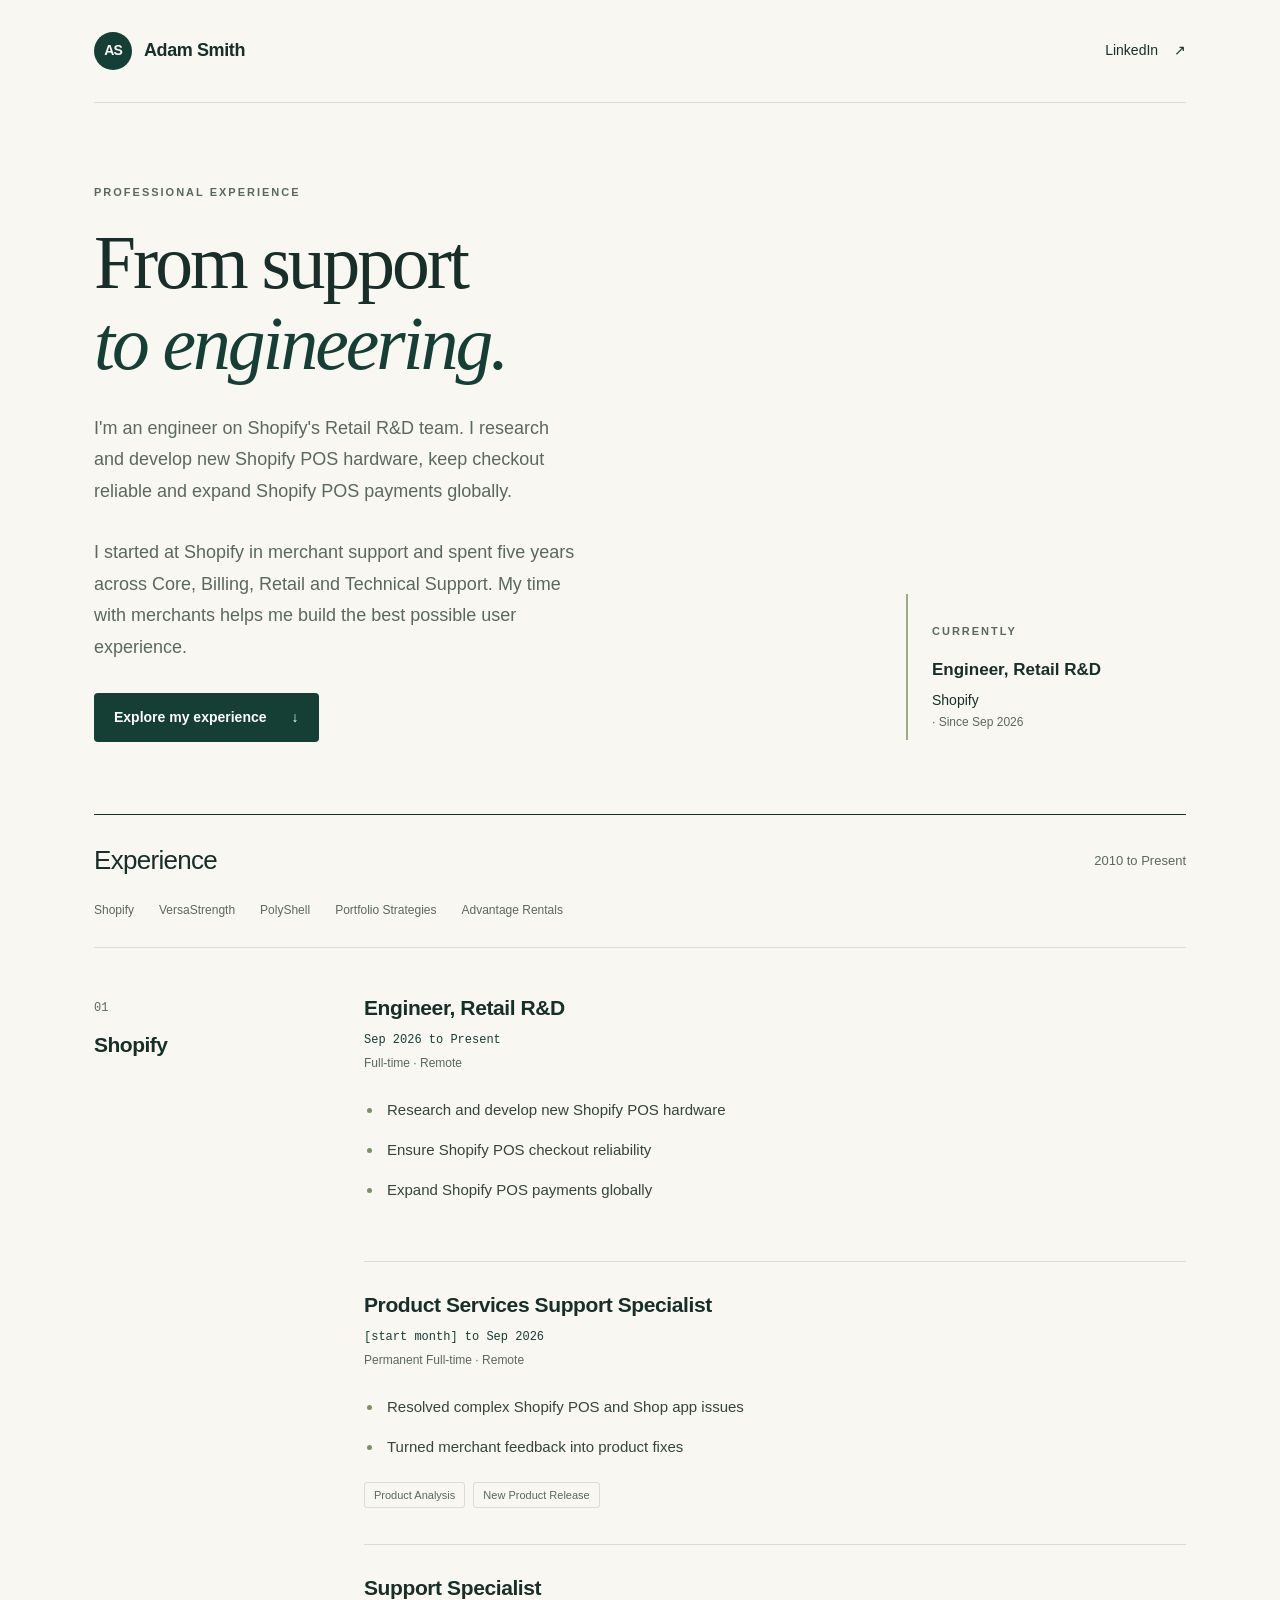
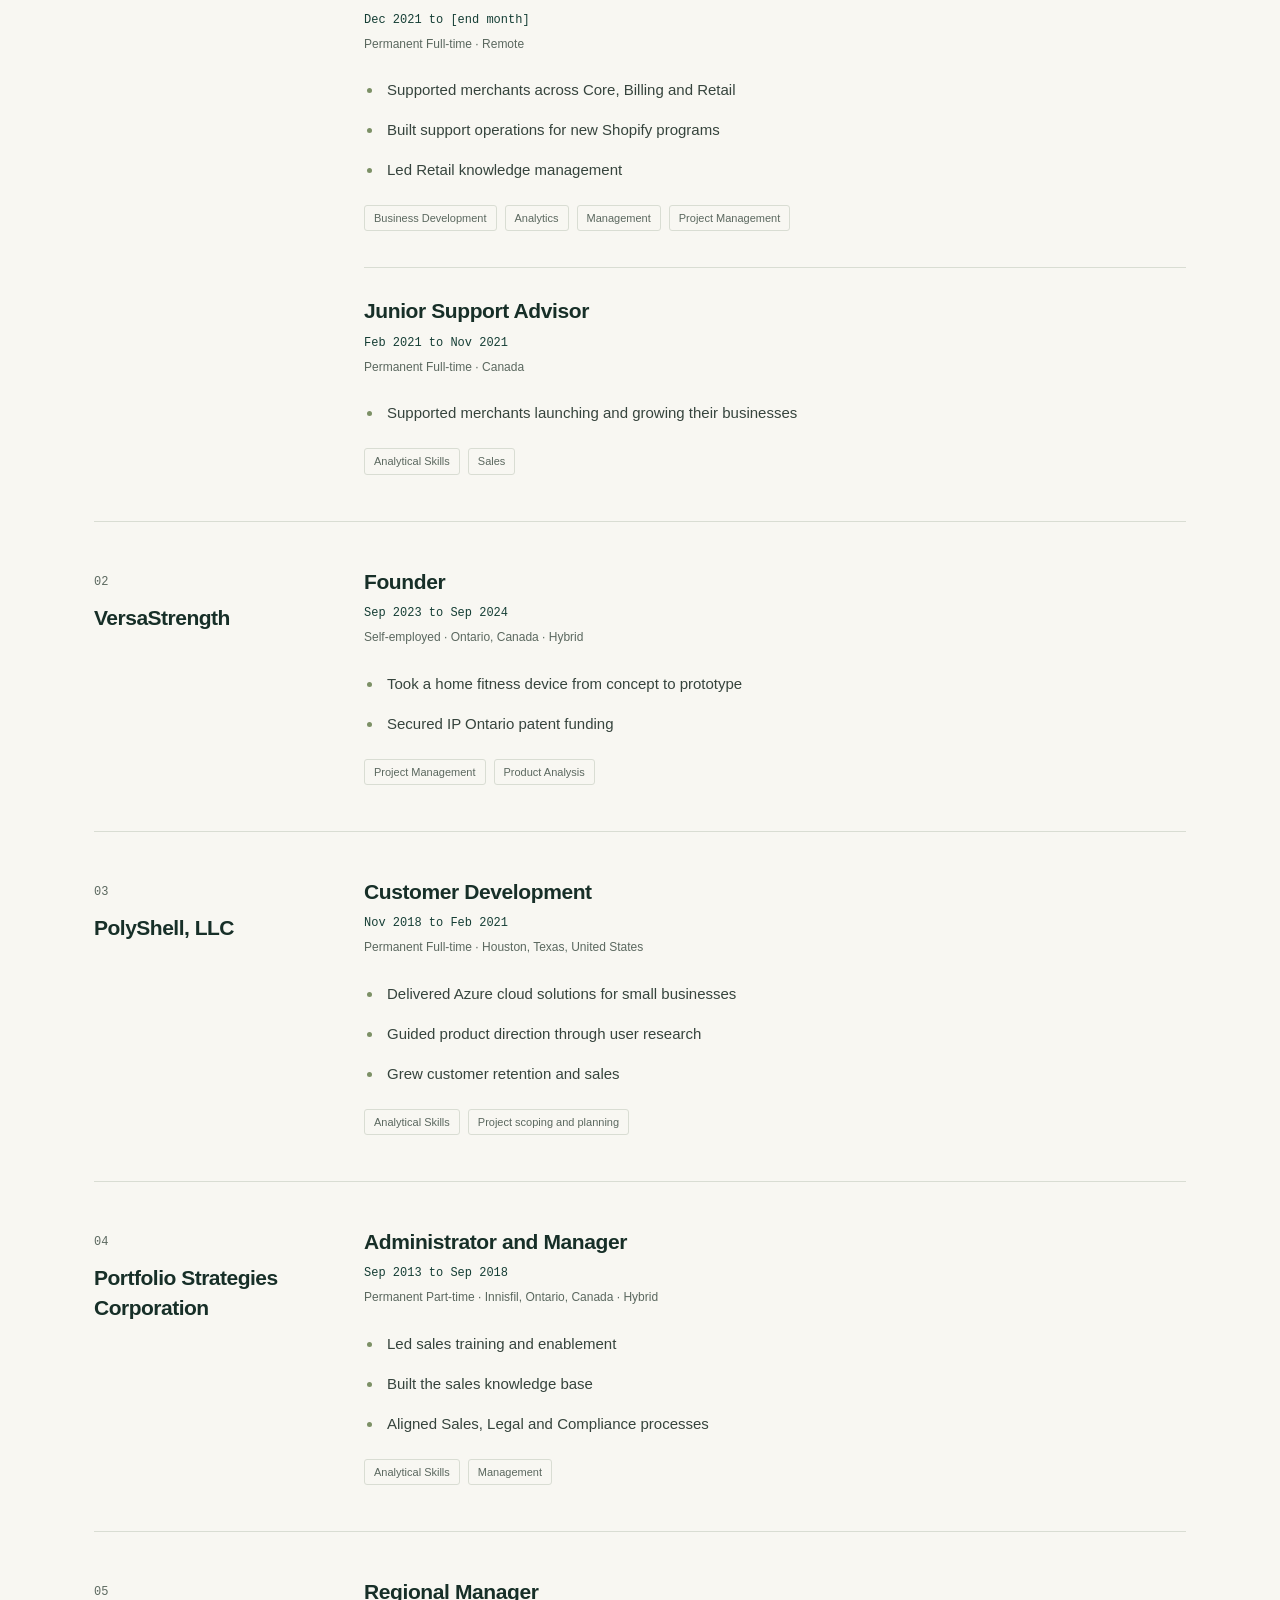
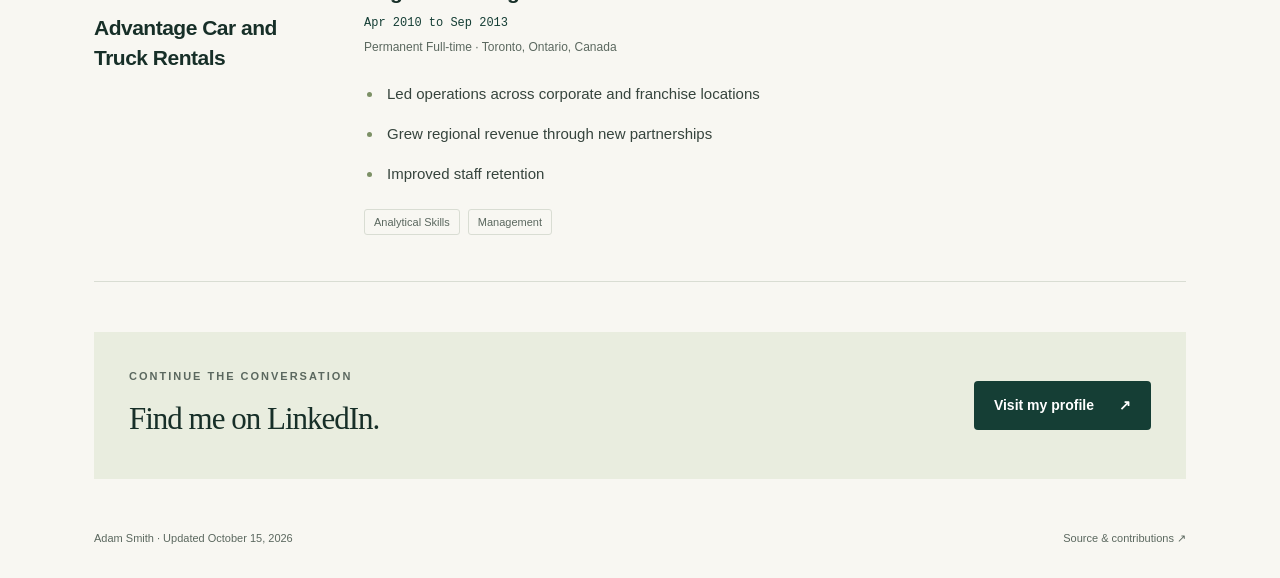
==== commit 14cfb404: "Add About, top skills and Open to Work updates" ====
--- a/index.html
+++ b/index.html
@@ -21,7 +21,7 @@
         <div>
           <p class="eyebrow">Professional experience</p>
           <h1 id="intro-heading">From support<br><em>to engineering.</em></h1>
-          <p class="intro">Engineer on Shopify’s Retail R&amp;D team, researching and developing new Shopify POS hardware.</p>
+          <p class="intro">I&#x27;m an engineer on Shopify&#x27;s Retail R&amp;D team. I research and develop new Shopify POS hardware, keep checkout reliable and expand Shopify POS payments globally.</p><p class="intro">I started at Shopify in merchant support and spent five years across Core, Billing, Retail and Technical Support. My time with merchants helps me build the best possible user experience.</p>
           <a class="button" href="#experience">Explore my experience <span aria-hidden="true">↓</span></a>
         </div>
         <aside class="now" aria-label="Current roles">
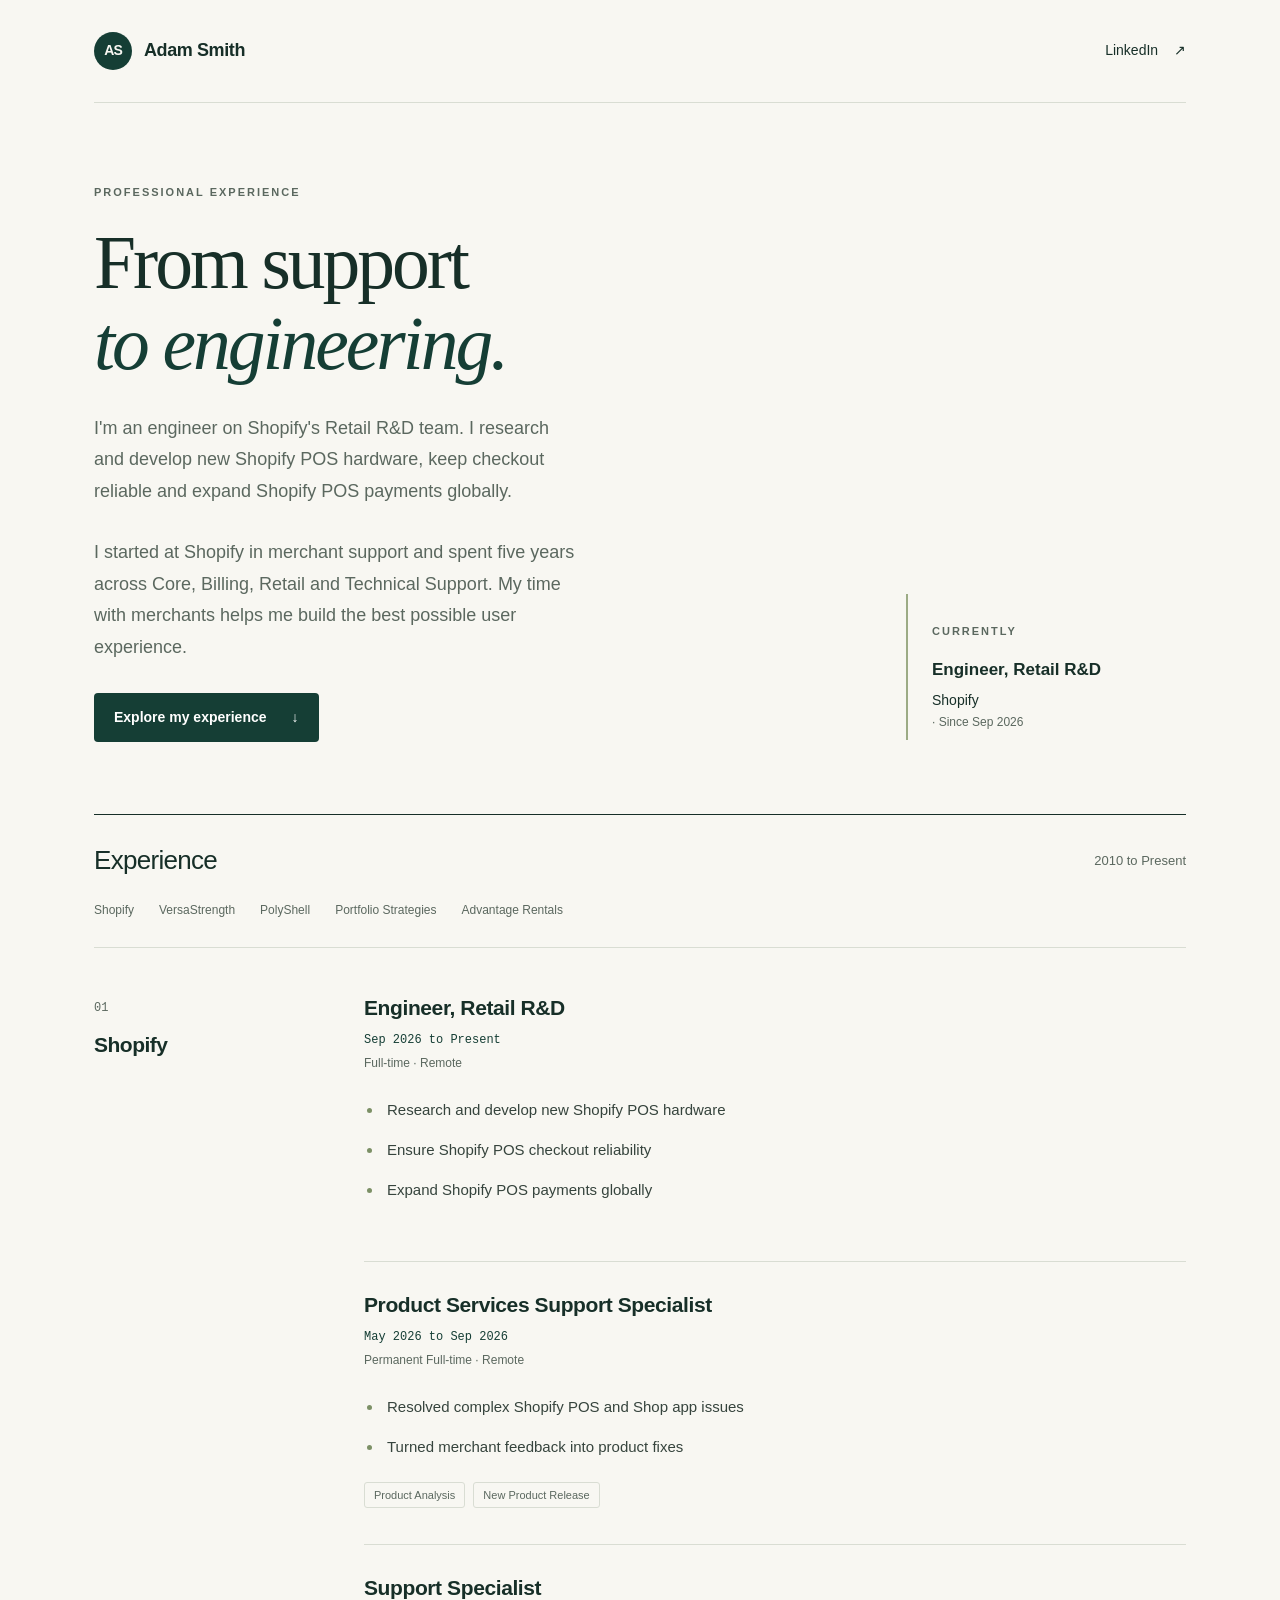
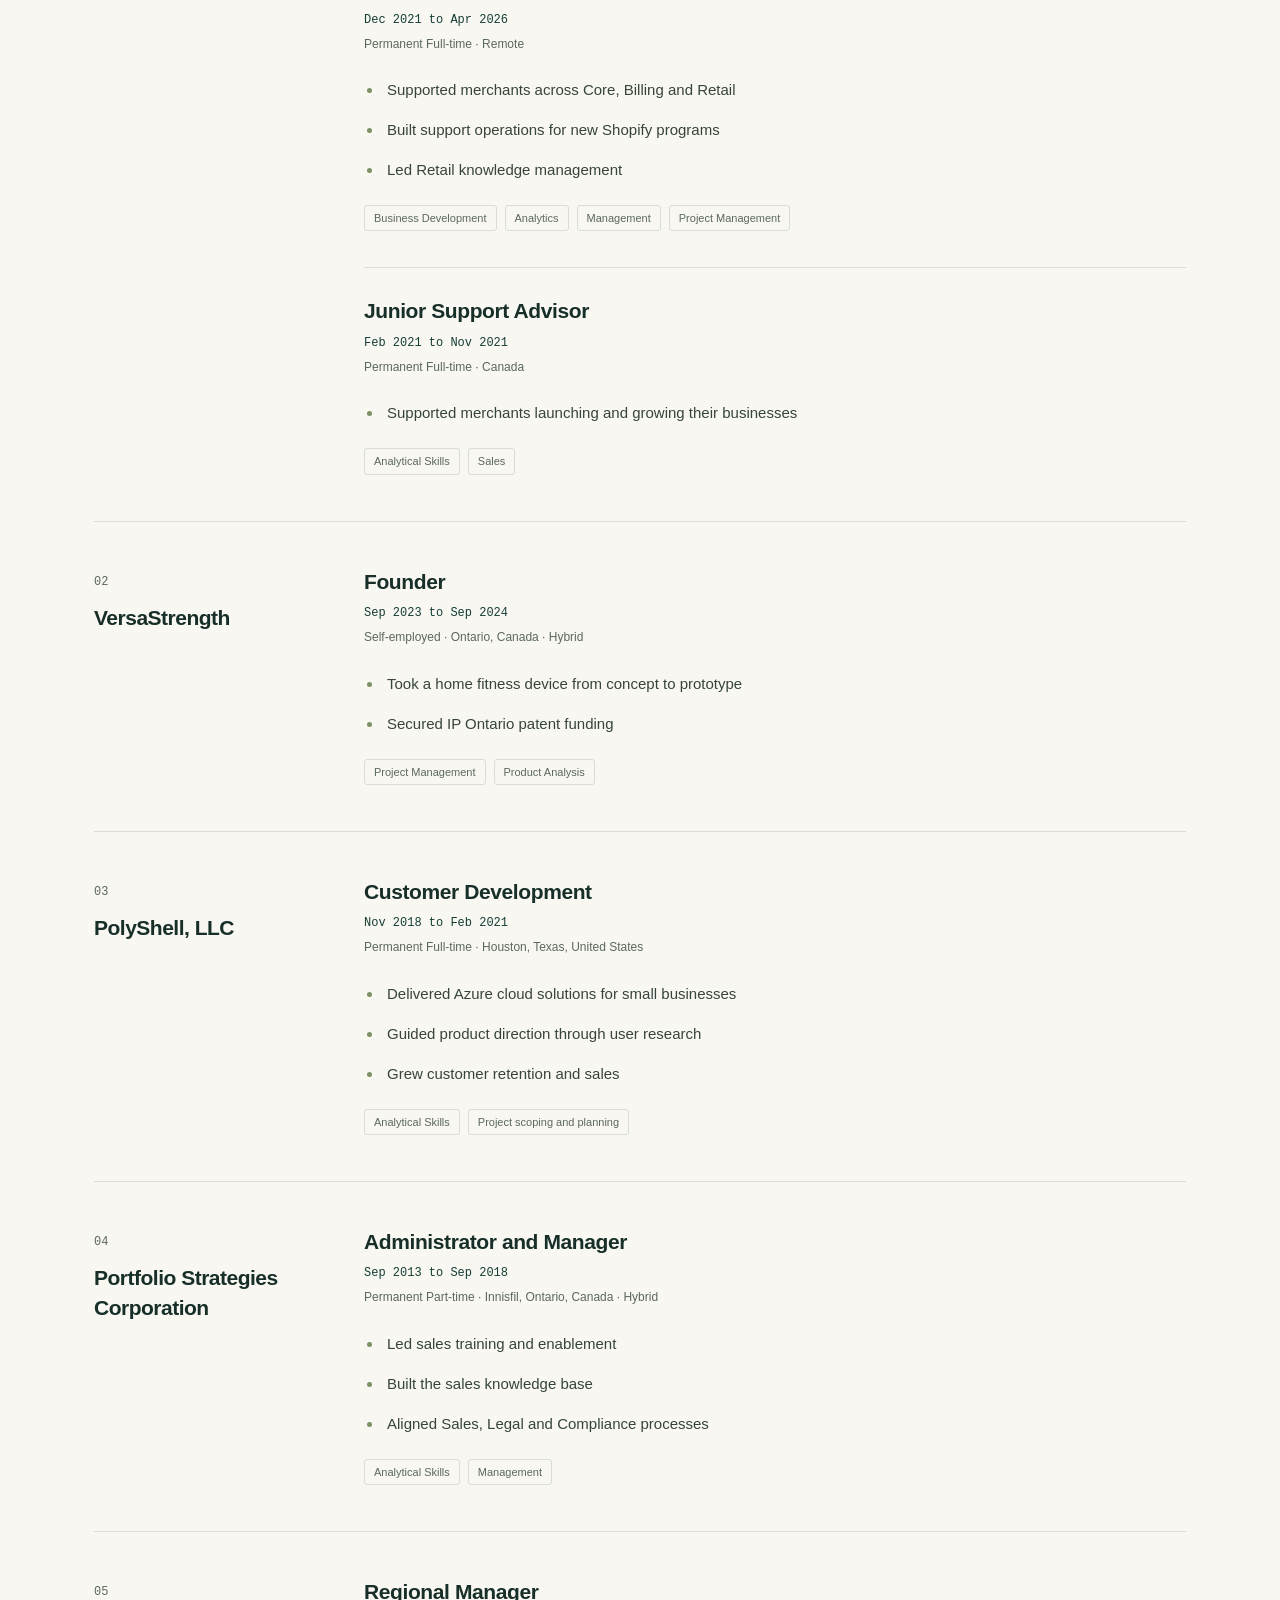
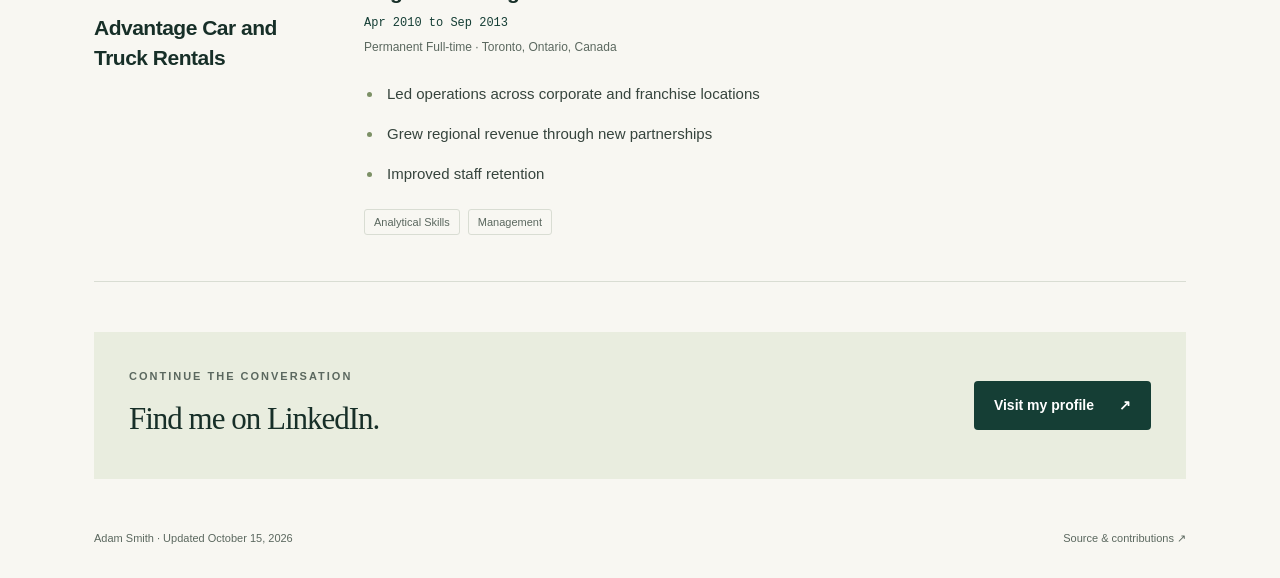
==== commit d0811ffc: "Fill in Product Services Support Specialist dates (May 2026)" ====
--- a/index.html
+++ b/index.html
@@ -39,12 +39,12 @@
           <div class="role-body"><ul><li>Research and develop new Shopify POS hardware</li><li>Ensure Shopify POS checkout reliability</li><li>Expand Shopify POS payments globally</li></ul></div>
           
         </article><article class="role">
-          <div class="role-heading"><h3>Product Services Support Specialist</h3><p class="dates">[start month] to Sep 2026</p></div>
+          <div class="role-heading"><h3>Product Services Support Specialist</h3><p class="dates">May 2026 to Sep 2026</p></div>
           <p class="meta">Permanent Full-time · Remote</p>
           <div class="role-body"><ul><li>Resolved complex Shopify POS and Shop app issues</li><li>Turned merchant feedback into product fixes</li></ul></div>
           <div class="skills" aria-label="Listed skills"><span>Product Analysis</span><span>New Product Release</span></div>
         </article><article class="role">
-          <div class="role-heading"><h3>Support Specialist</h3><p class="dates">Dec 2021 to [end month]</p></div>
+          <div class="role-heading"><h3>Support Specialist</h3><p class="dates">Dec 2021 to Apr 2026</p></div>
           <p class="meta">Permanent Full-time · Remote</p>
           <div class="role-body"><ul><li>Supported merchants across Core, Billing and Retail</li><li>Built support operations for new Shopify programs</li><li>Led Retail knowledge management</li></ul></div>
           <div class="skills" aria-label="Listed skills"><span>Business Development</span><span>Analytics</span><span>Management</span><span>Project Management</span></div>
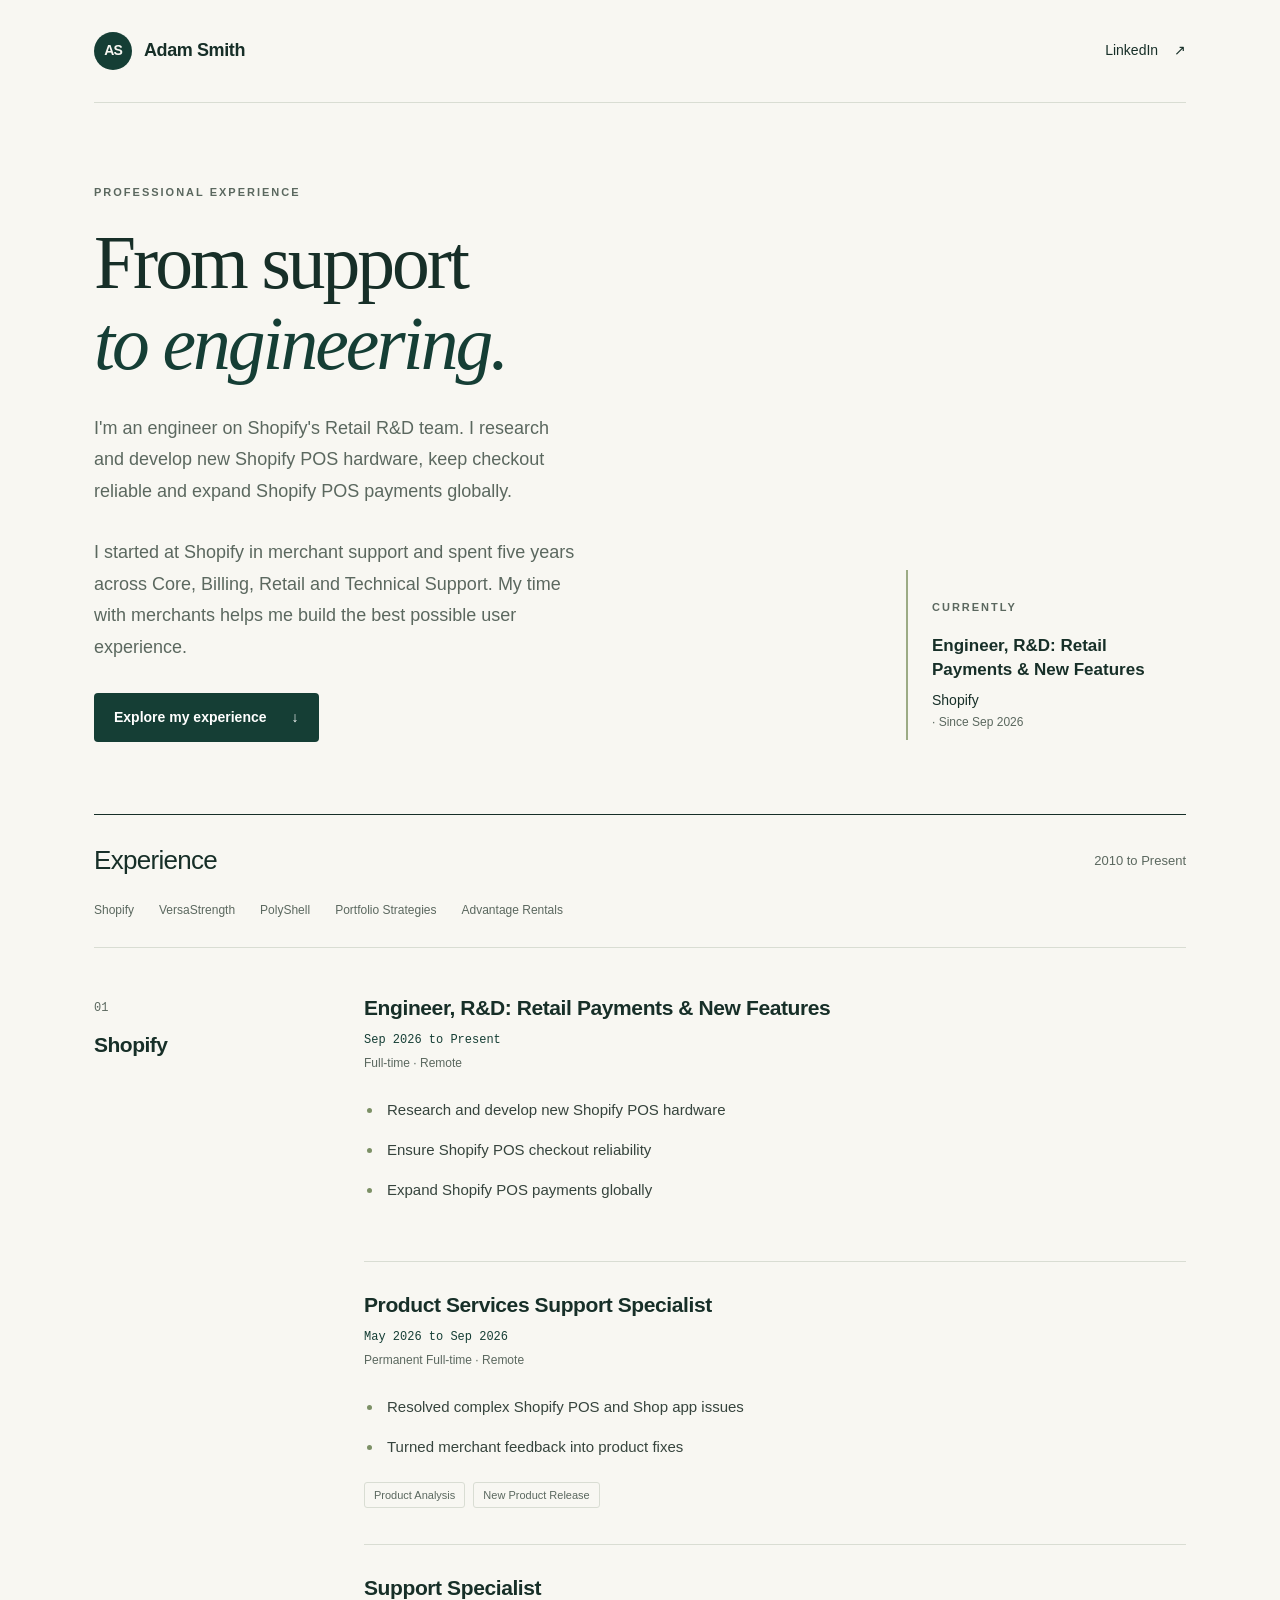
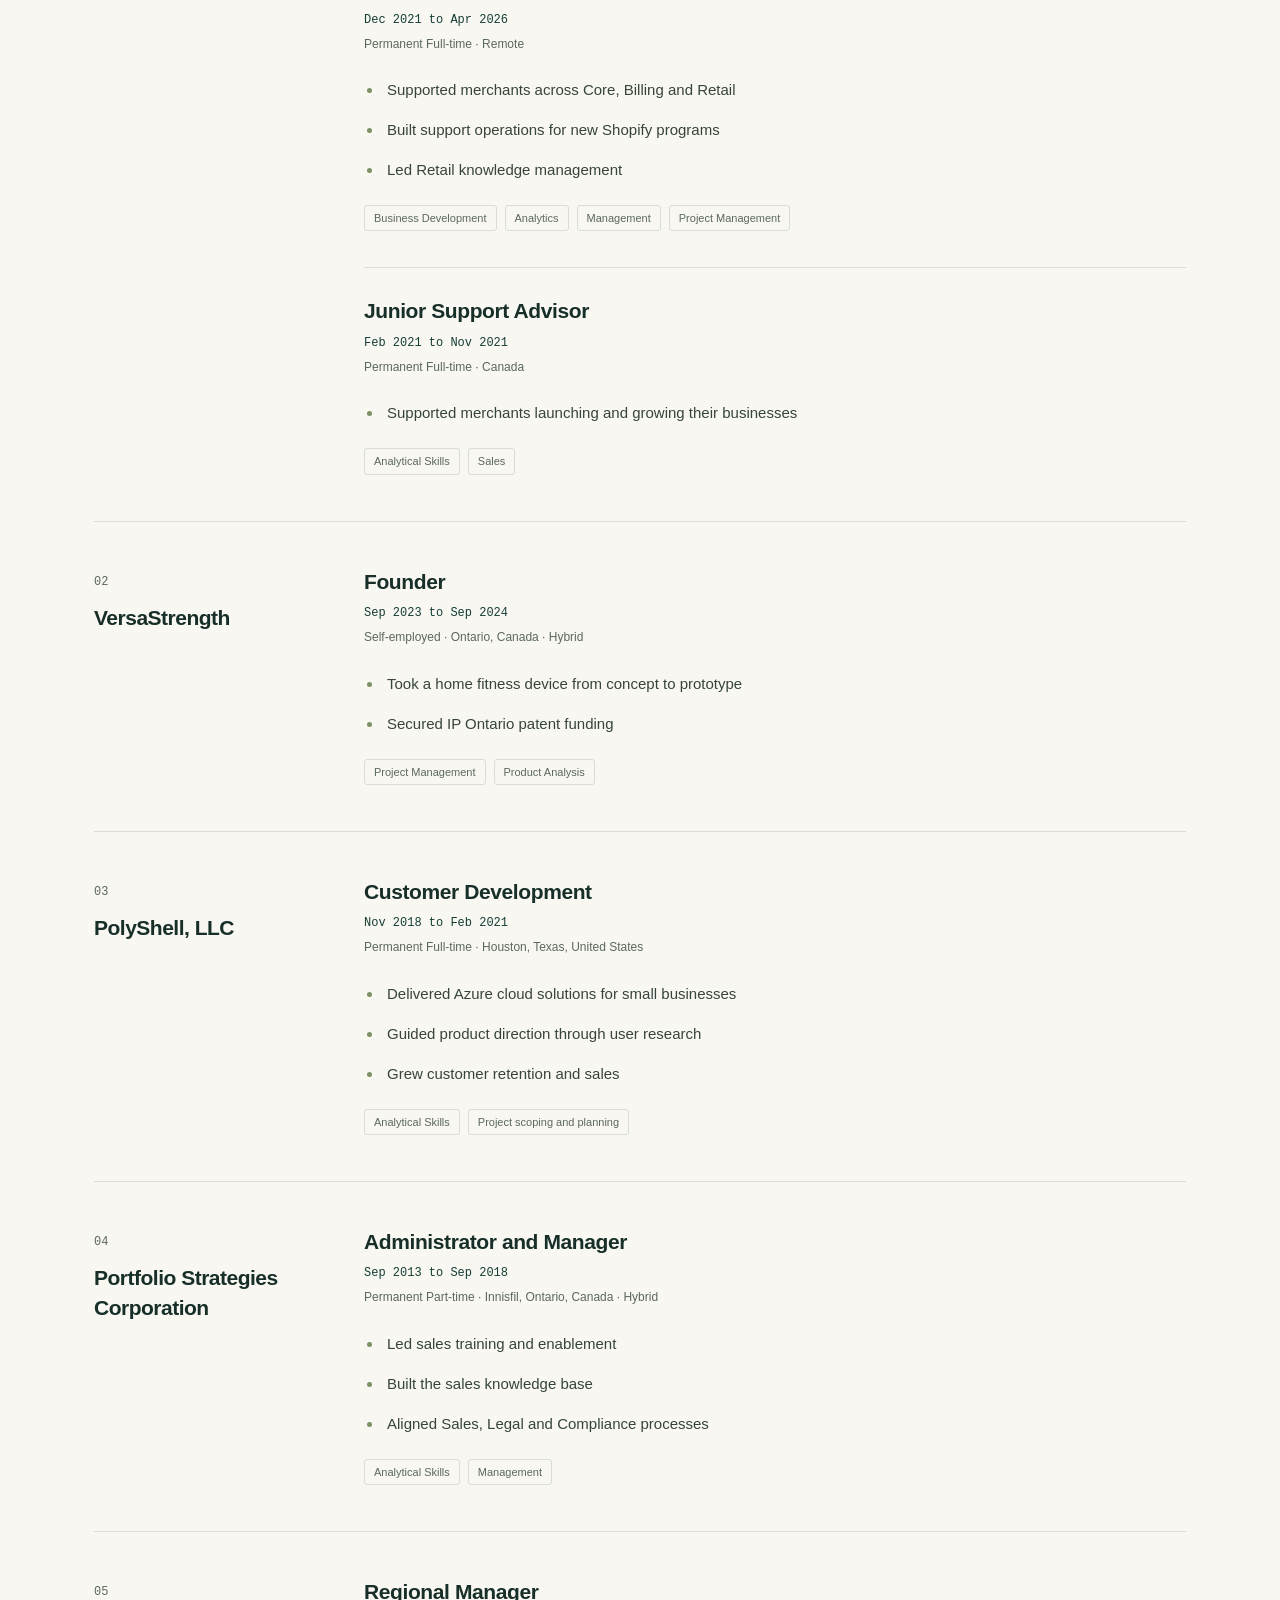
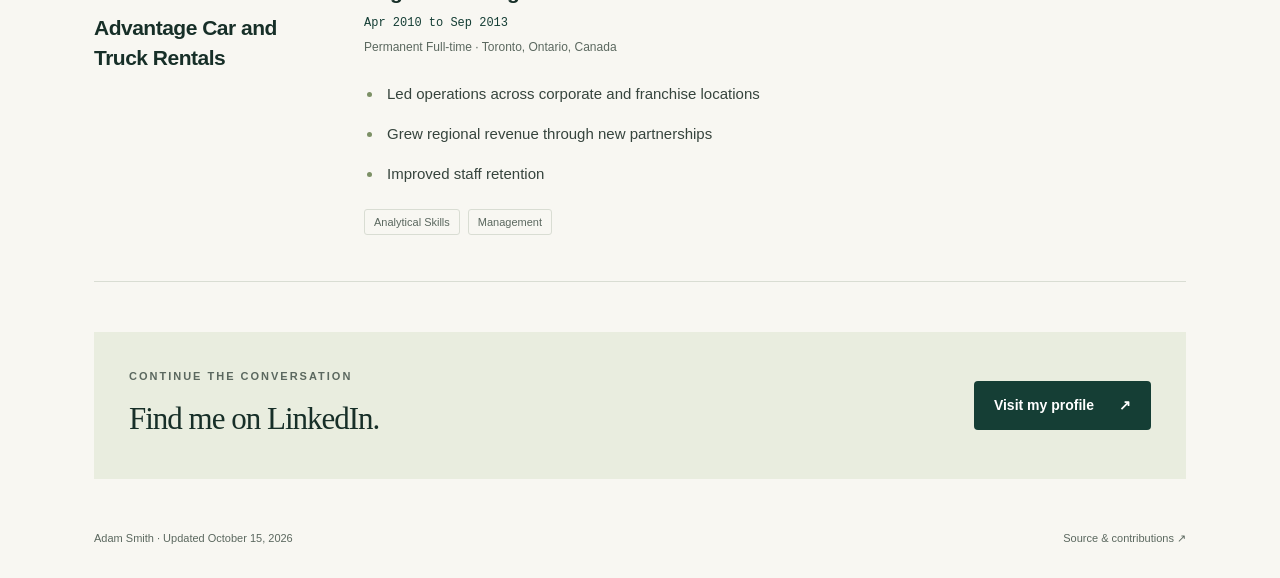
==== commit 589d183b: "Use ⚬ bullets and Adam's new Engineer title" ====
--- a/index.html
+++ b/index.html
@@ -26,7 +26,7 @@
         </div>
         <aside class="now" aria-label="Current roles">
           <p class="eyebrow">Currently</p>
-          <p class="now-title">Engineer, Retail R&amp;D</p><p>Shopify <span>· Since Sep 2026</span></p>
+          <p class="now-title">Engineer, R&amp;D: Retail Payments &amp; New Features</p><p>Shopify <span>· Since Sep 2026</span></p>
         </aside>
       </section>
       <div class="experience-top" id="experience"><h2>Experience</h2><p>2010 to Present</p></div>
@@ -34,7 +34,7 @@
       <section class="company" id="shopify" aria-labelledby="shopify-heading">
       <div class="company-label"><span class="company-number">01</span><h2 id="shopify-heading">Shopify</h2></div>
       <div class="company-roles"><article class="role">
-          <div class="role-heading"><h3>Engineer, Retail R&amp;D</h3><p class="dates">Sep 2026 to Present</p></div>
+          <div class="role-heading"><h3>Engineer, R&amp;D: Retail Payments &amp; New Features</h3><p class="dates">Sep 2026 to Present</p></div>
           <p class="meta">Full-time · Remote</p>
           <div class="role-body"><ul><li>Research and develop new Shopify POS hardware</li><li>Ensure Shopify POS checkout reliability</li><li>Expand Shopify POS payments globally</li></ul></div>
           
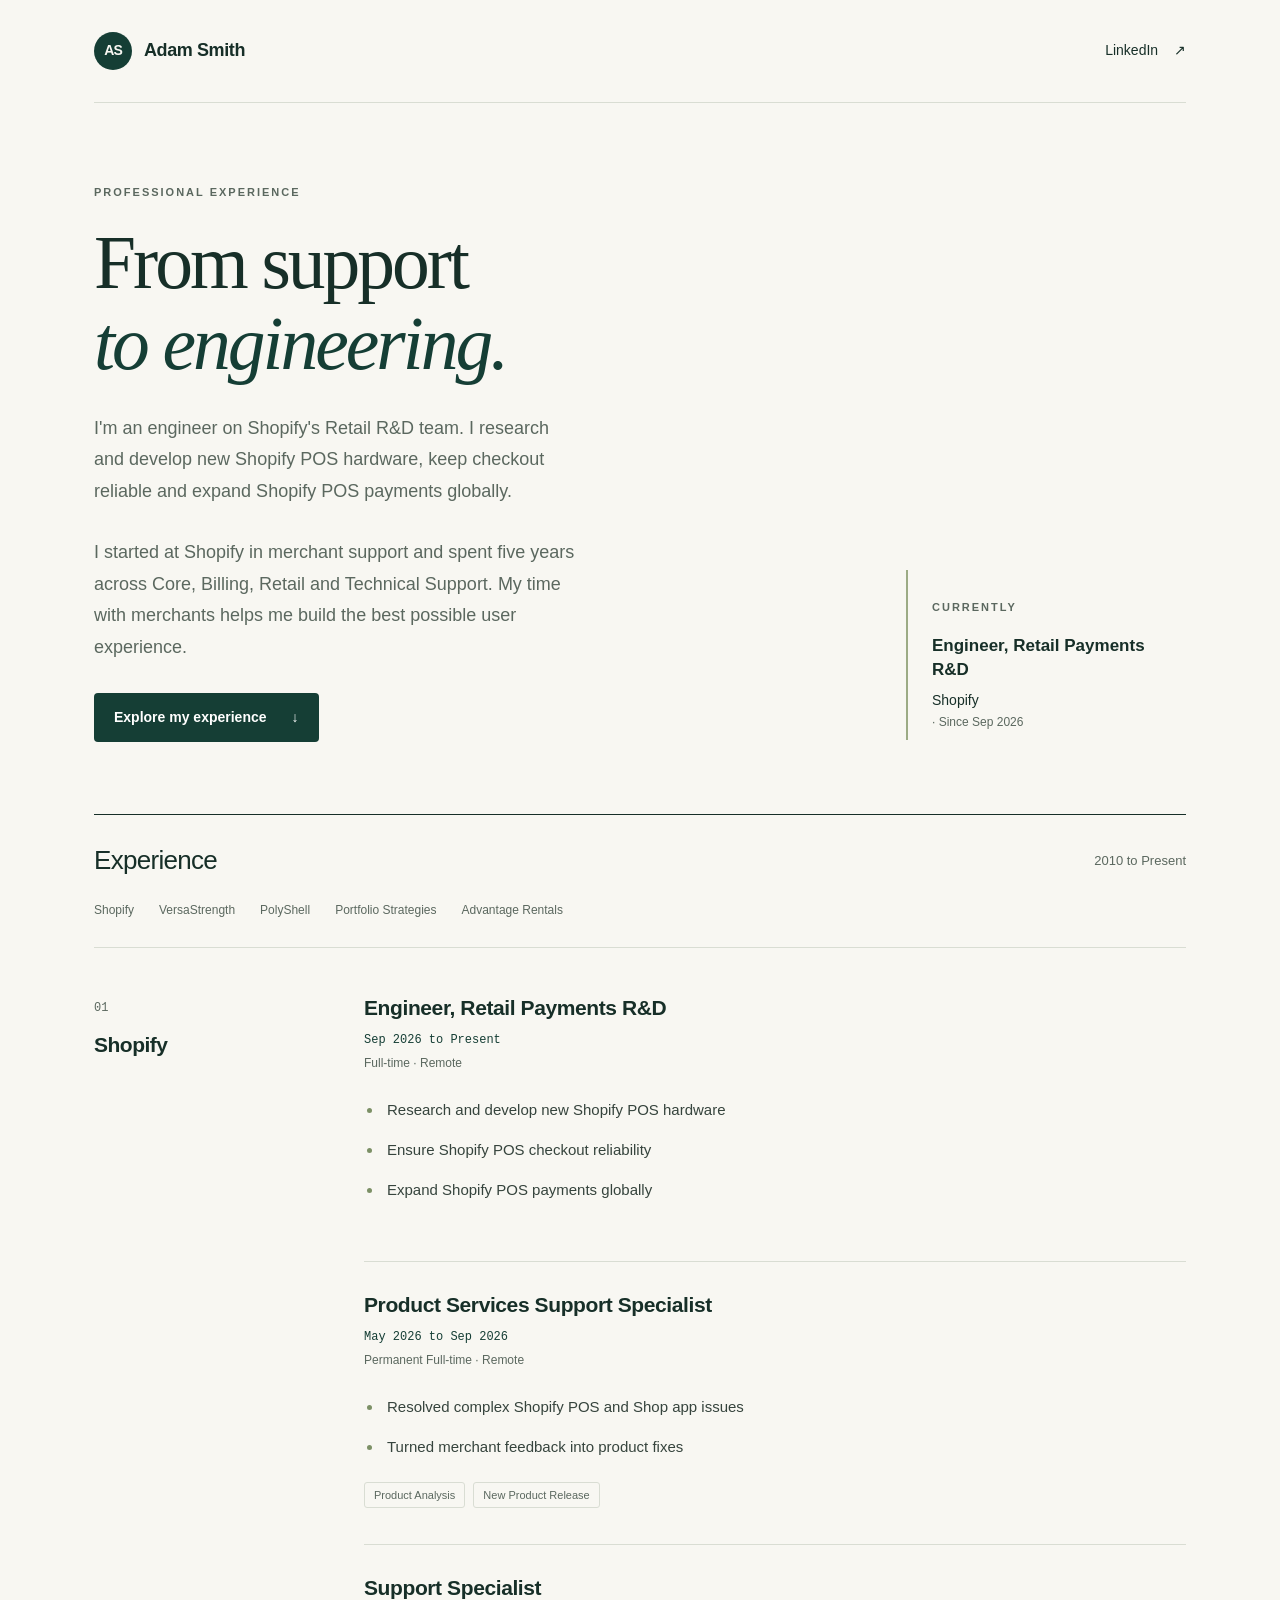
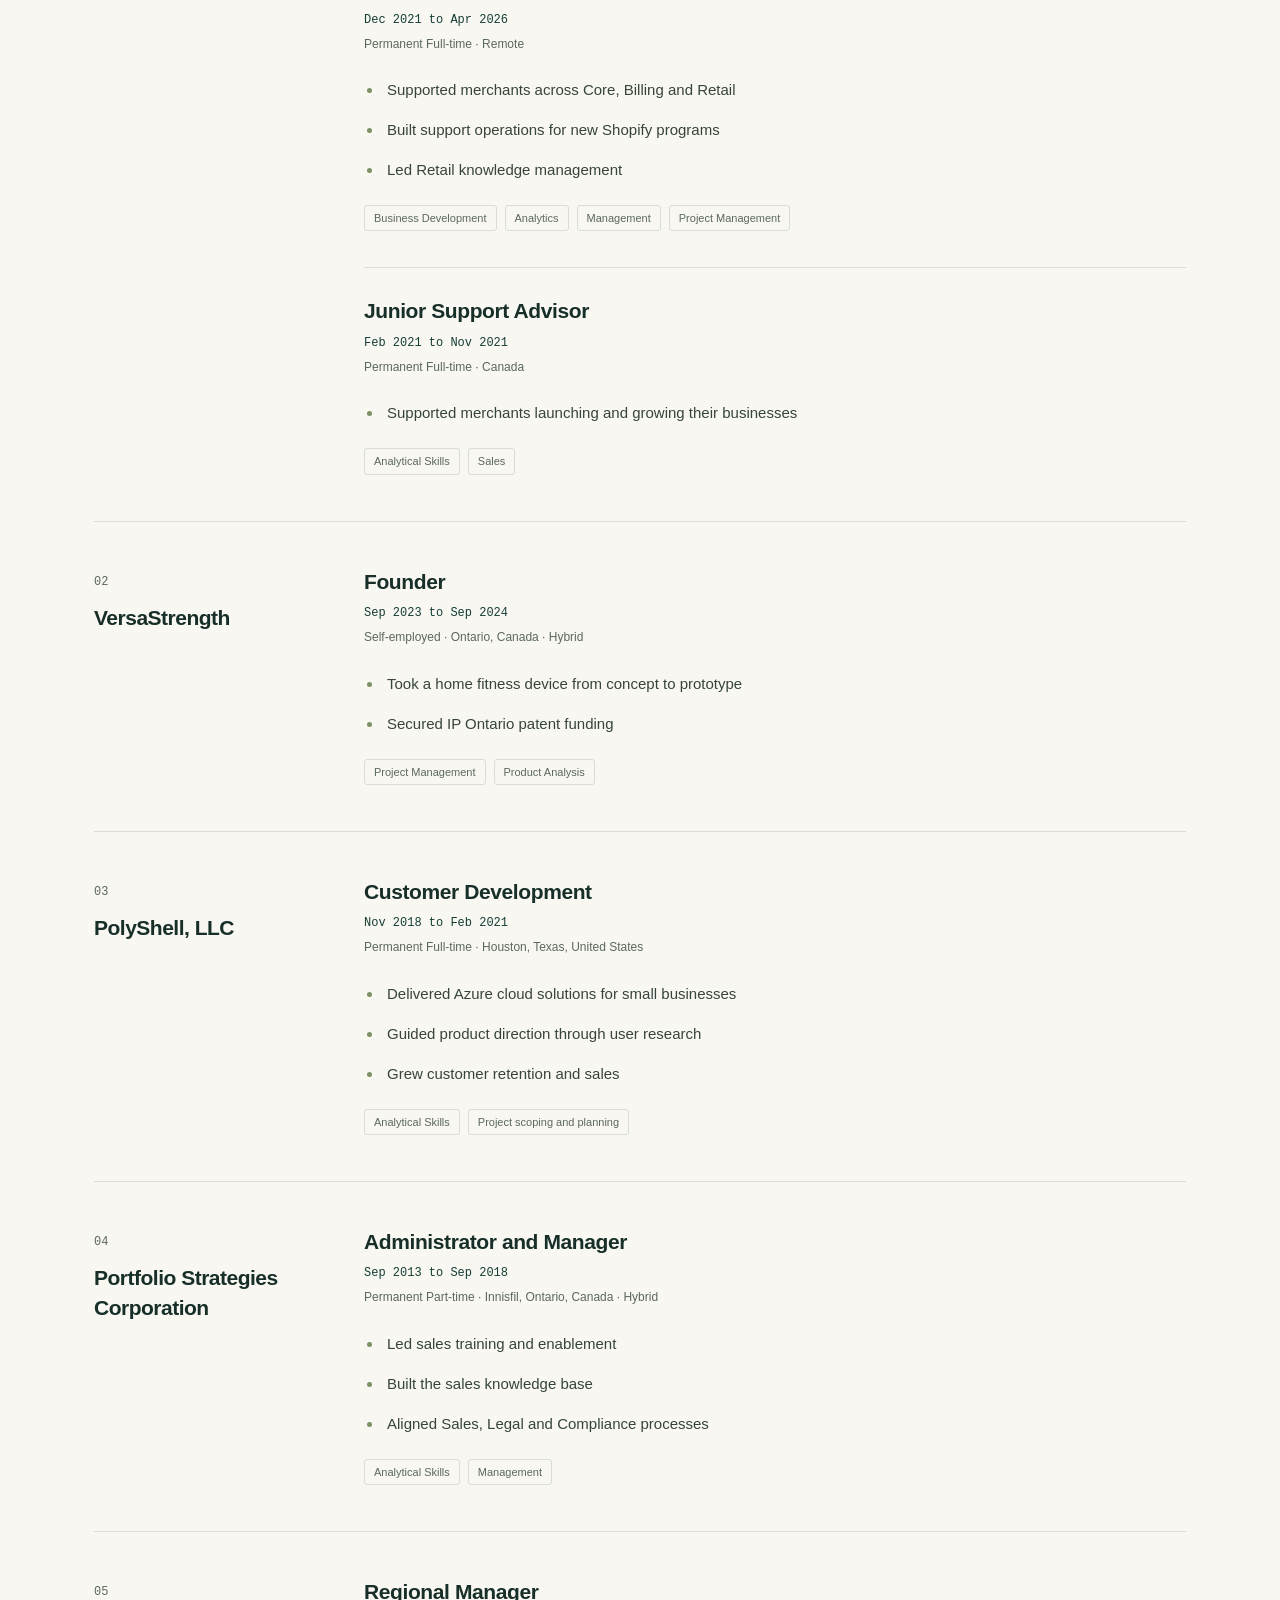
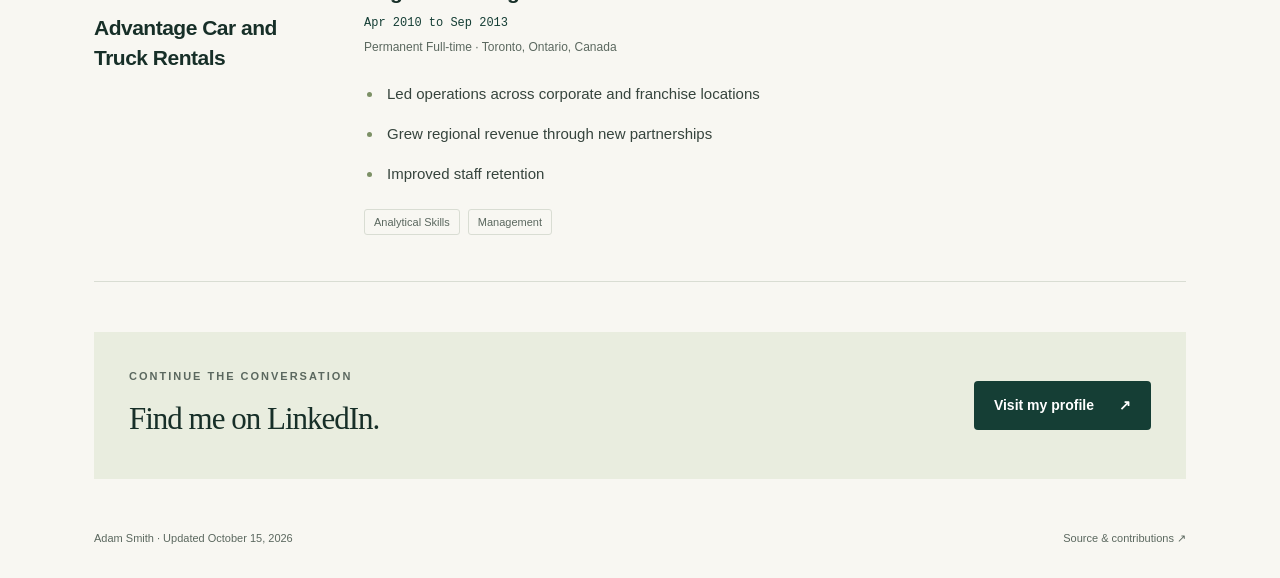
==== commit 3cbbf559: "Engineer title: Engineer, Retail Payments R&D" ====
--- a/index.html
+++ b/index.html
@@ -26,7 +26,7 @@
         </div>
         <aside class="now" aria-label="Current roles">
           <p class="eyebrow">Currently</p>
-          <p class="now-title">Engineer, R&amp;D: Retail Payments &amp; New Features</p><p>Shopify <span>· Since Sep 2026</span></p>
+          <p class="now-title">Engineer, Retail Payments R&amp;D</p><p>Shopify <span>· Since Sep 2026</span></p>
         </aside>
       </section>
       <div class="experience-top" id="experience"><h2>Experience</h2><p>2010 to Present</p></div>
@@ -34,7 +34,7 @@
       <section class="company" id="shopify" aria-labelledby="shopify-heading">
       <div class="company-label"><span class="company-number">01</span><h2 id="shopify-heading">Shopify</h2></div>
       <div class="company-roles"><article class="role">
-          <div class="role-heading"><h3>Engineer, R&amp;D: Retail Payments &amp; New Features</h3><p class="dates">Sep 2026 to Present</p></div>
+          <div class="role-heading"><h3>Engineer, Retail Payments R&amp;D</h3><p class="dates">Sep 2026 to Present</p></div>
           <p class="meta">Full-time · Remote</p>
           <div class="role-body"><ul><li>Research and develop new Shopify POS hardware</li><li>Ensure Shopify POS checkout reliability</li><li>Expand Shopify POS payments globally</li></ul></div>
           
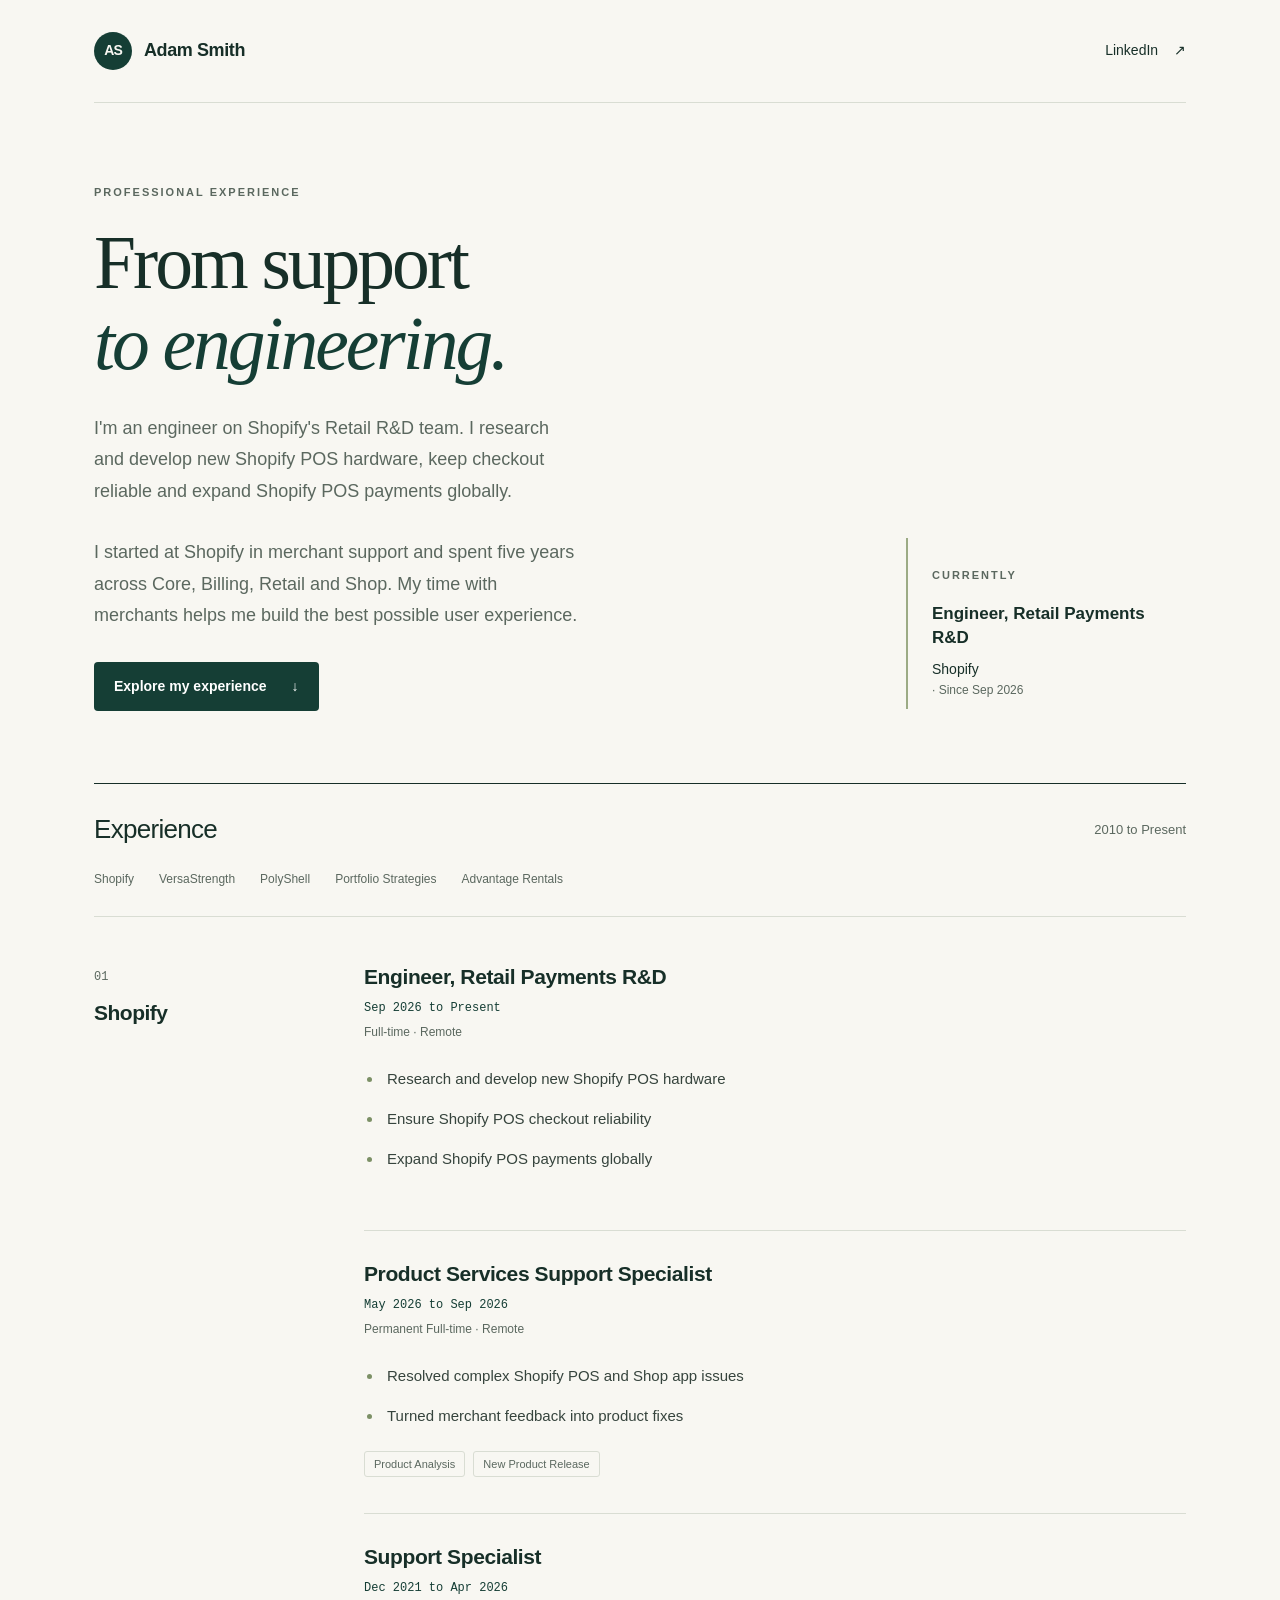
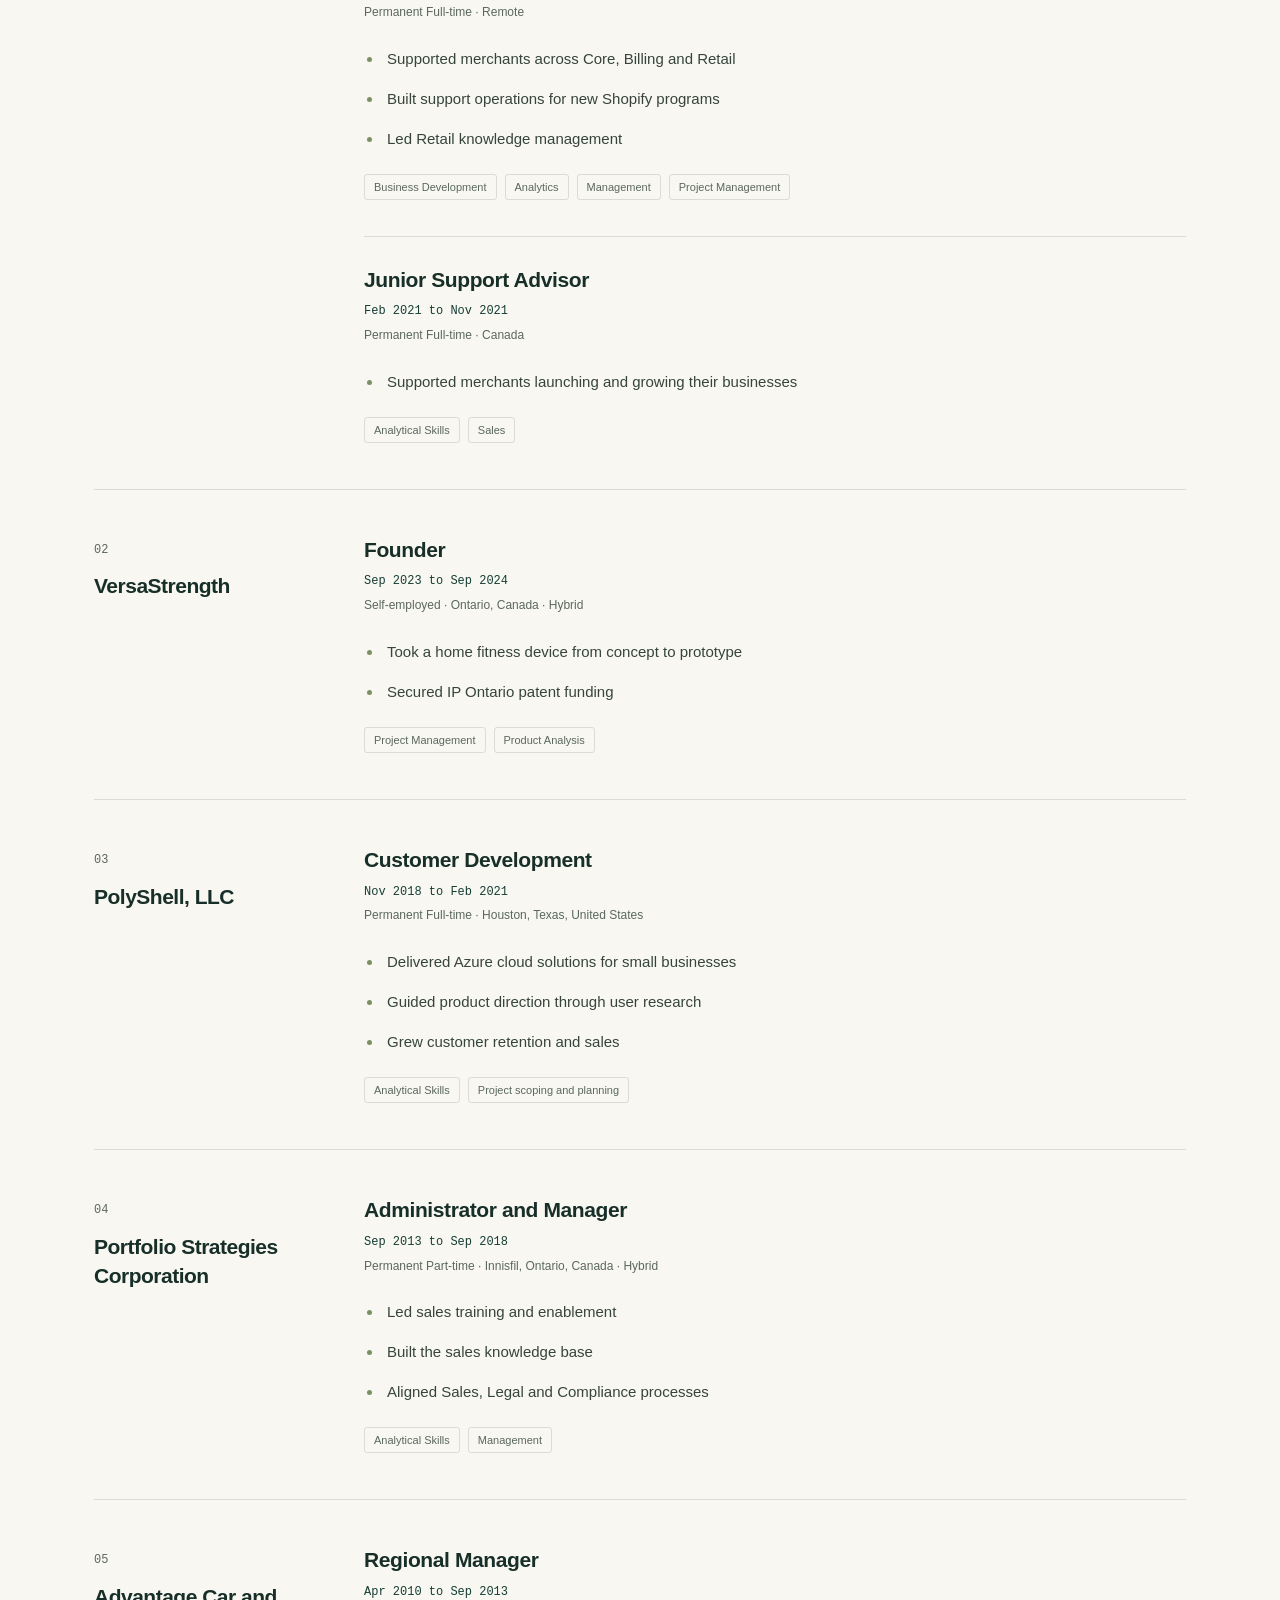
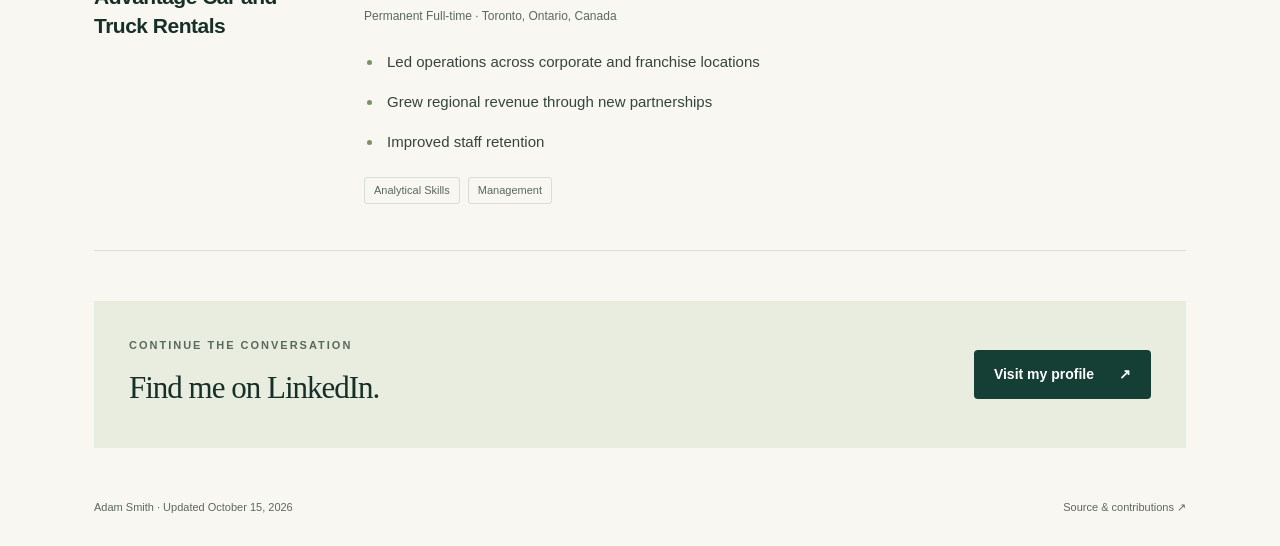
==== commit cfef40c6: "About: Core, Billing, Retail and Shop (Adam's edit on LinkedIn)" ====
--- a/index.html
+++ b/index.html
@@ -21,7 +21,7 @@
         <div>
           <p class="eyebrow">Professional experience</p>
           <h1 id="intro-heading">From support<br><em>to engineering.</em></h1>
-          <p class="intro">I&#x27;m an engineer on Shopify&#x27;s Retail R&amp;D team. I research and develop new Shopify POS hardware, keep checkout reliable and expand Shopify POS payments globally.</p><p class="intro">I started at Shopify in merchant support and spent five years across Core, Billing, Retail and Technical Support. My time with merchants helps me build the best possible user experience.</p>
+          <p class="intro">I&#x27;m an engineer on Shopify&#x27;s Retail R&amp;D team. I research and develop new Shopify POS hardware, keep checkout reliable and expand Shopify POS payments globally.</p><p class="intro">I started at Shopify in merchant support and spent five years across Core, Billing, Retail and Shop. My time with merchants helps me build the best possible user experience.</p>
           <a class="button" href="#experience">Explore my experience <span aria-hidden="true">↓</span></a>
         </div>
         <aside class="now" aria-label="Current roles">
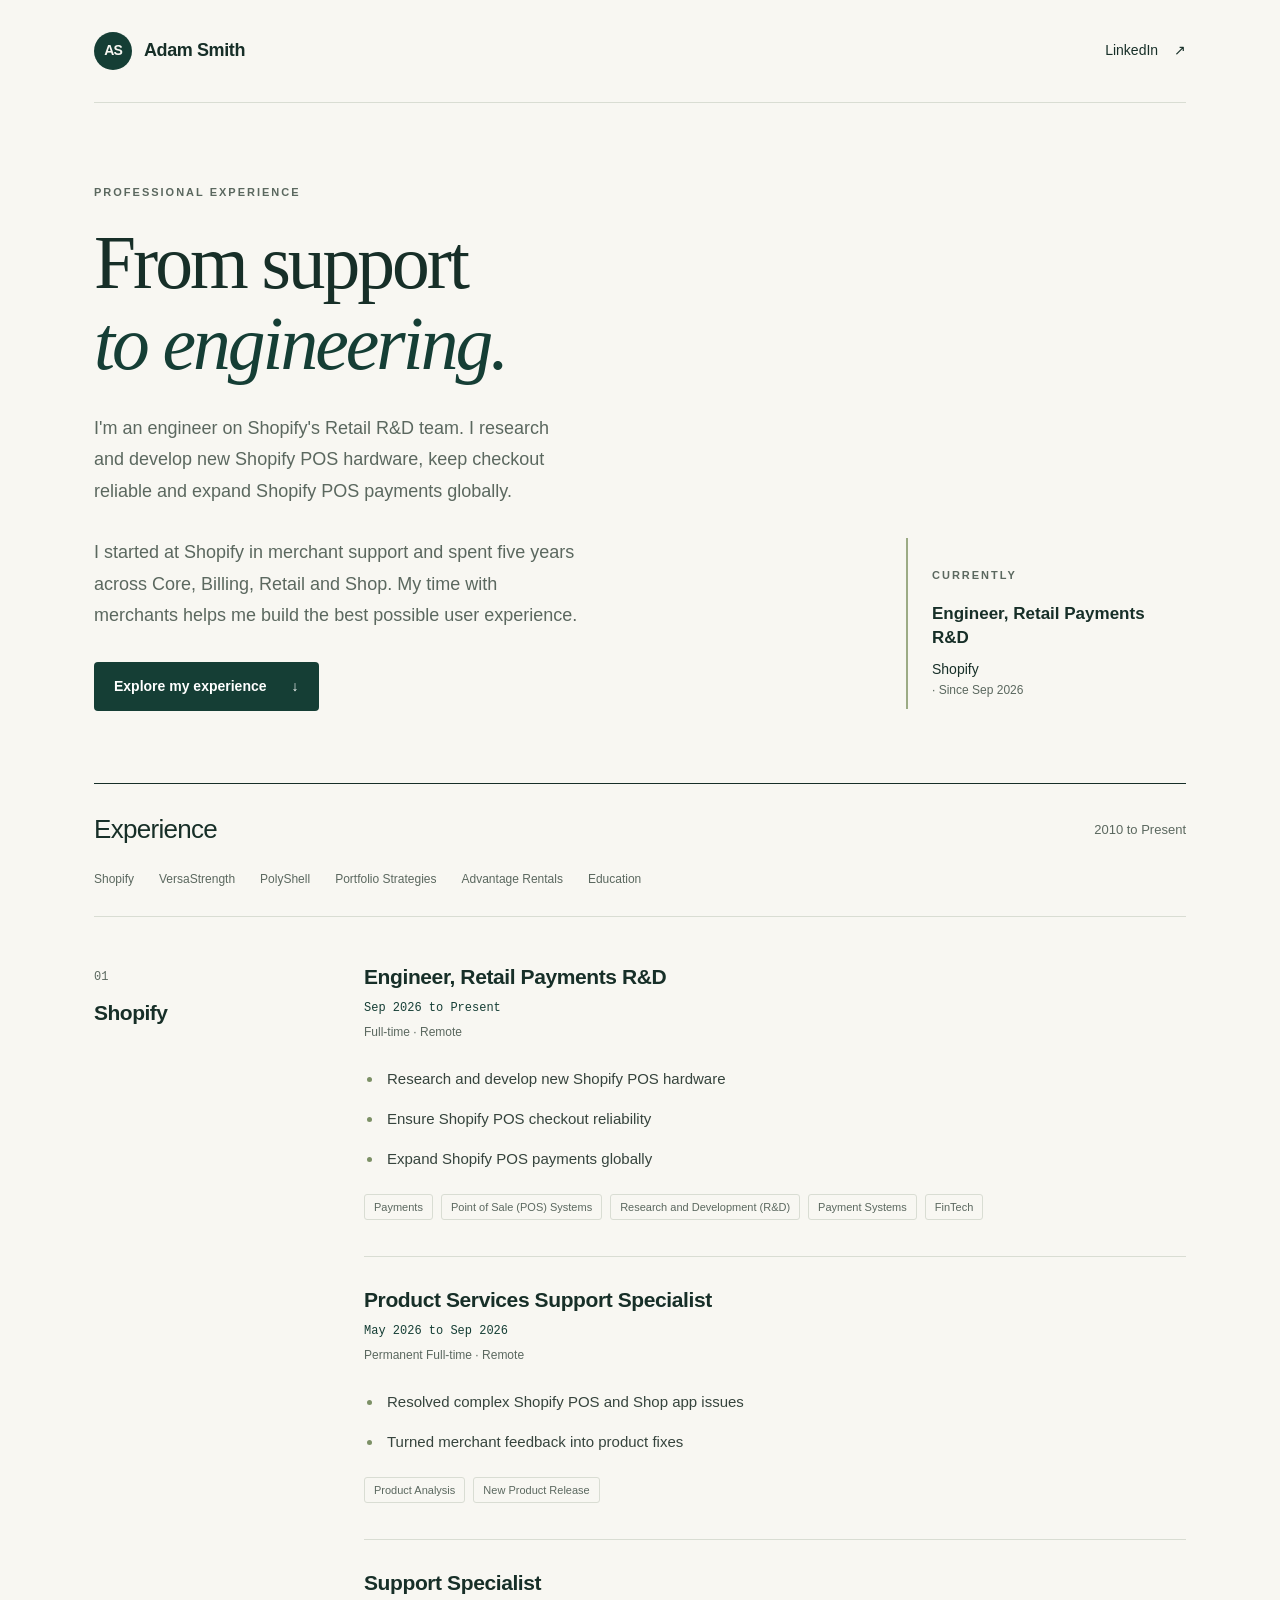
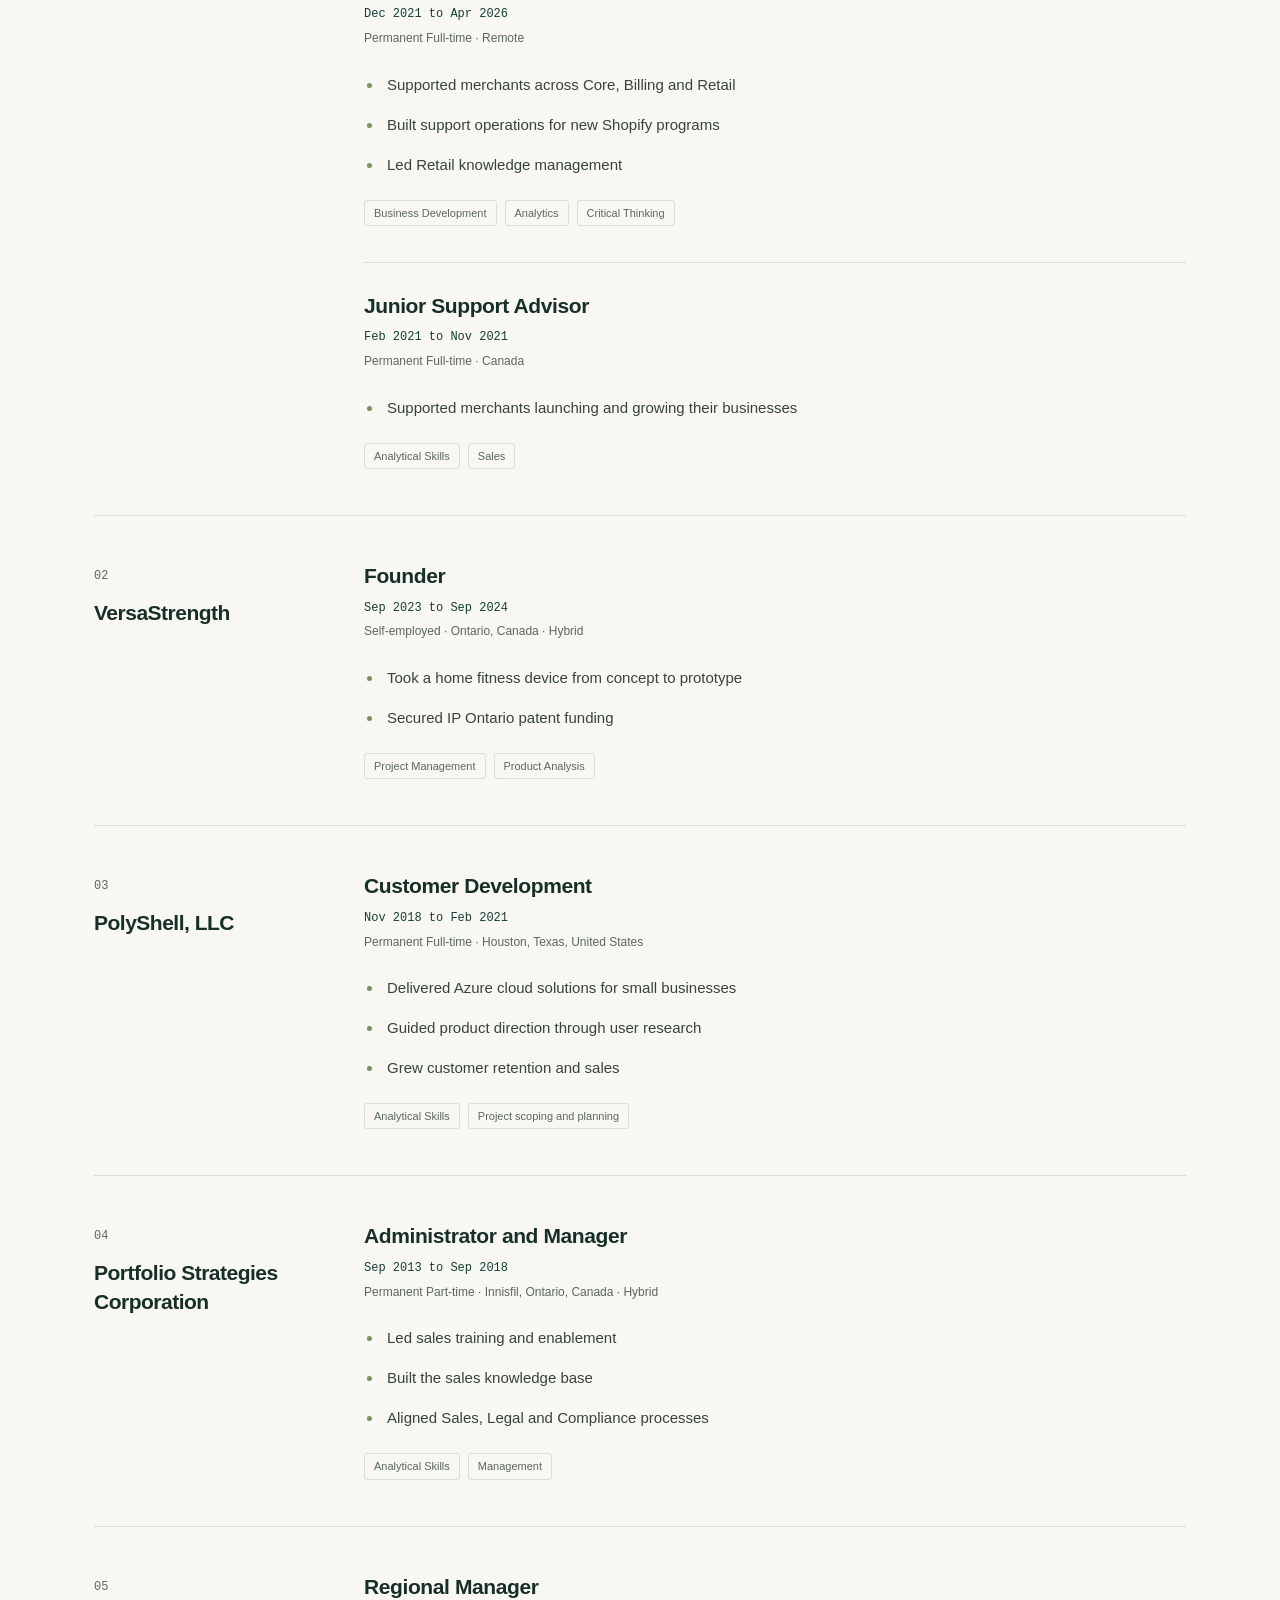
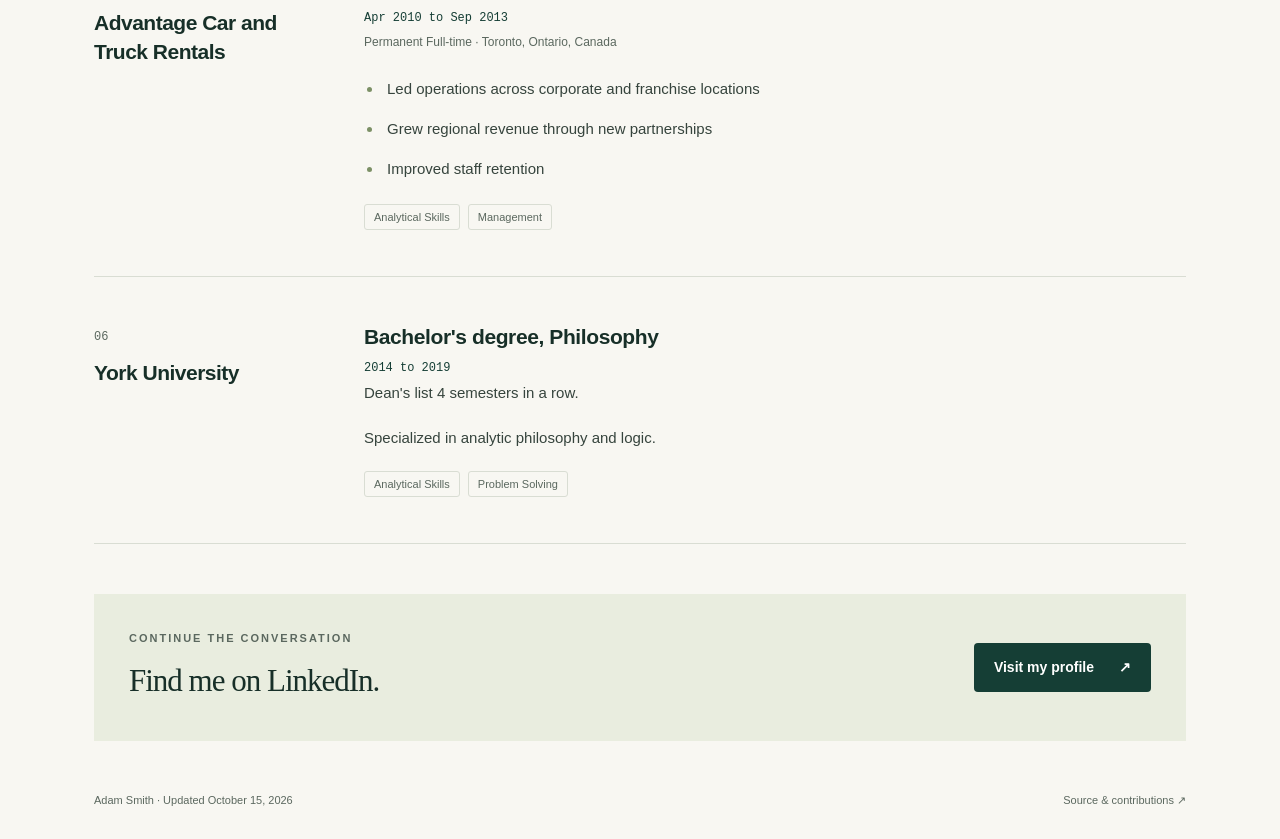
==== commit b238bced: "Match LinkedIn: Engineer and Support Specialist skills, education, new position post" ====
--- a/index.html
+++ b/index.html
@@ -30,14 +30,14 @@
         </aside>
       </section>
       <div class="experience-top" id="experience"><h2>Experience</h2><p>2010 to Present</p></div>
-      <nav class="company-nav" aria-label="Jump to company"><a href="#shopify">Shopify</a><a href="#versastrength">VersaStrength</a><a href="#polyshell">PolyShell</a><a href="#portfolio-strategies">Portfolio Strategies</a><a href="#advantage">Advantage Rentals</a></nav>
+      <nav class="company-nav" aria-label="Jump to company"><a href="#shopify">Shopify</a><a href="#versastrength">VersaStrength</a><a href="#polyshell">PolyShell</a><a href="#portfolio-strategies">Portfolio Strategies</a><a href="#advantage">Advantage Rentals</a><a href="#education">Education</a></nav>
       <section class="company" id="shopify" aria-labelledby="shopify-heading">
       <div class="company-label"><span class="company-number">01</span><h2 id="shopify-heading">Shopify</h2></div>
       <div class="company-roles"><article class="role">
           <div class="role-heading"><h3>Engineer, Retail Payments R&amp;D</h3><p class="dates">Sep 2026 to Present</p></div>
           <p class="meta">Full-time · Remote</p>
           <div class="role-body"><ul><li>Research and develop new Shopify POS hardware</li><li>Ensure Shopify POS checkout reliability</li><li>Expand Shopify POS payments globally</li></ul></div>
-          
+          <div class="skills" aria-label="Listed skills"><span>Payments</span><span>Point of Sale (POS) Systems</span><span>Research and Development (R&amp;D)</span><span>Payment Systems</span><span>FinTech</span></div>
         </article><article class="role">
           <div class="role-heading"><h3>Product Services Support Specialist</h3><p class="dates">May 2026 to Sep 2026</p></div>
           <p class="meta">Permanent Full-time · Remote</p>
@@ -47,7 +47,7 @@
           <div class="role-heading"><h3>Support Specialist</h3><p class="dates">Dec 2021 to Apr 2026</p></div>
           <p class="meta">Permanent Full-time · Remote</p>
           <div class="role-body"><ul><li>Supported merchants across Core, Billing and Retail</li><li>Built support operations for new Shopify programs</li><li>Led Retail knowledge management</li></ul></div>
-          <div class="skills" aria-label="Listed skills"><span>Business Development</span><span>Analytics</span><span>Management</span><span>Project Management</span></div>
+          <div class="skills" aria-label="Listed skills"><span>Business Development</span><span>Analytics</span><span>Critical Thinking</span></div>
         </article><article class="role">
           <div class="role-heading"><h3>Junior Support Advisor</h3><p class="dates">Feb 2021 to Nov 2021</p></div>
           <p class="meta">Permanent Full-time · Canada</p>
@@ -87,6 +87,14 @@
           <div class="skills" aria-label="Listed skills"><span>Analytical Skills</span><span>Management</span></div>
         </article></div>
     </section>
+      <section class="company" id="education" aria-labelledby="education-heading">
+      <div class="company-label"><span class="company-number">06</span><h2 id="education-heading">York University</h2></div>
+      <div class="company-roles"><article class="role">
+          <div class="role-heading"><h3>Bachelor&#x27;s degree, Philosophy</h3><p class="dates">2014 to 2019</p></div>
+          <div class="role-body"><p>Dean&#x27;s list 4 semesters in a row.</p><p>Specialized in analytic philosophy and logic.</p></div>
+          <div class="skills" aria-label="Listed skills"><span>Analytical Skills</span><span>Problem Solving</span></div>
+        </article></div>
+    </section>
       <section class="connect" aria-labelledby="connect-heading">
         <div><p class="eyebrow">Continue the conversation</p><h2 id="connect-heading">Find me on LinkedIn.</h2></div>
         <a class="button" href="https://www.linkedin.com/in/adam-smith-5bb8661ab/">Visit my profile <span aria-hidden="true">↗</span></a>
